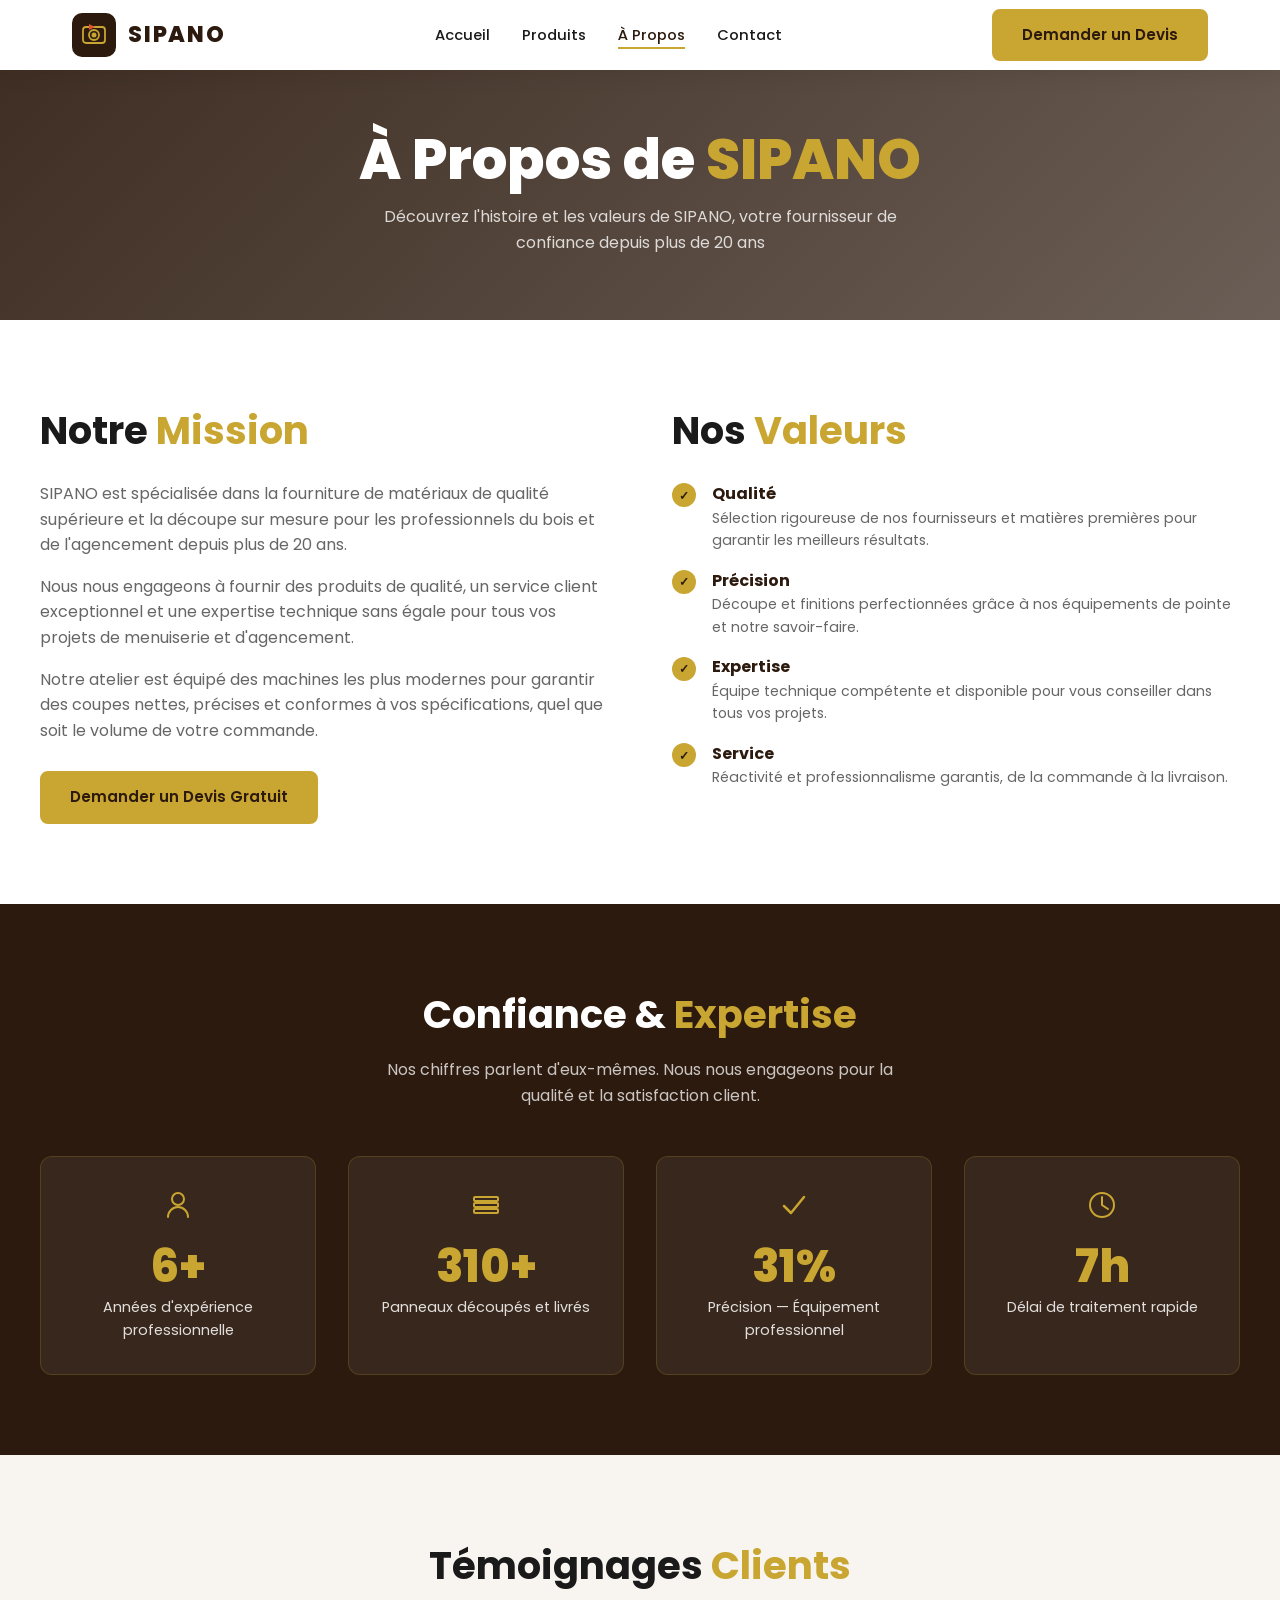
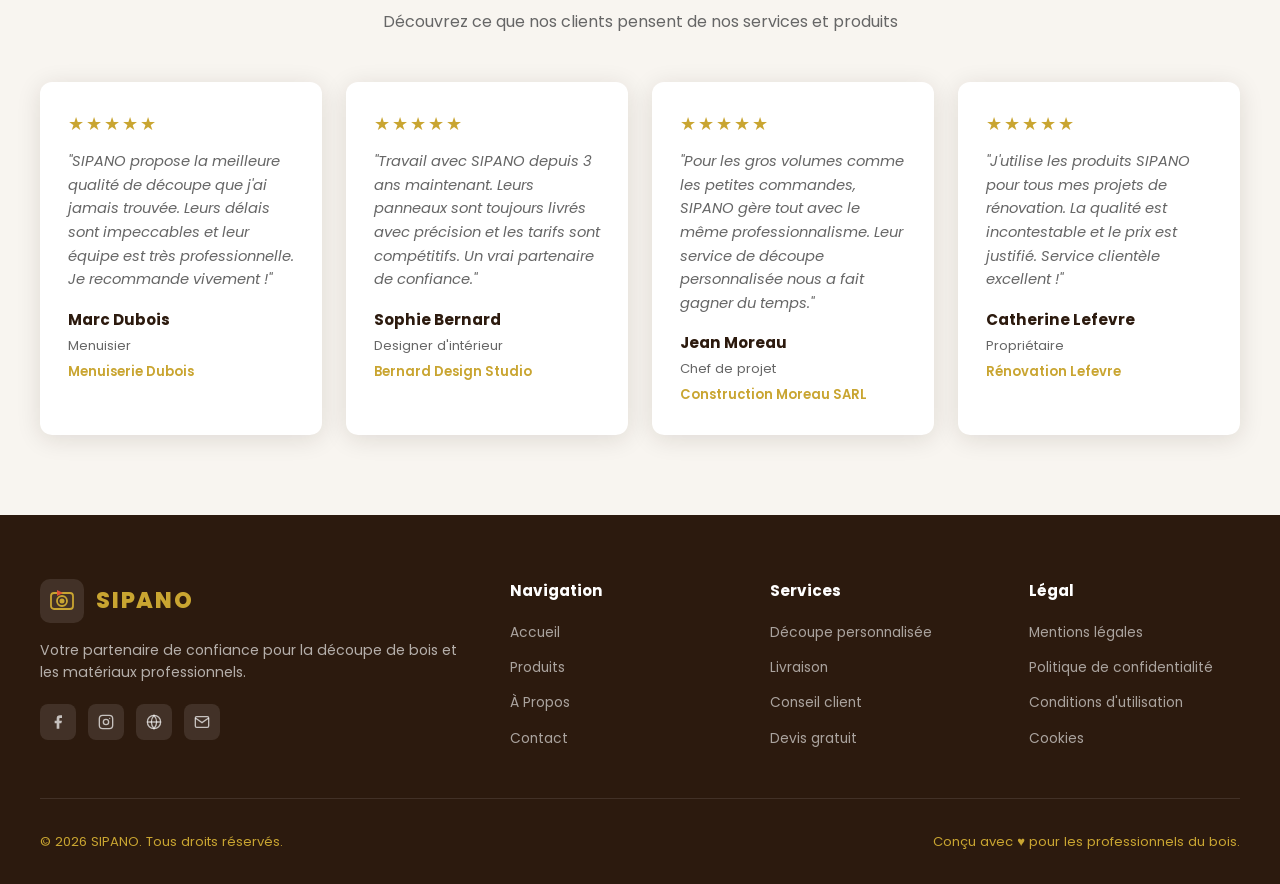
==== sipano/a-propos.html @ 4ec8ea3b "feat(sipano): create full SIPANO website - index.html: hero, best products, stats counters, testimon" ====
<!DOCTYPE html>
<html lang="fr">
<head>
  <meta charset="UTF-8" />
  <meta name="viewport" content="width=device-width, initial-scale=1.0" />
  <title>À Propos — SIPANO</title>
  <link rel="preconnect" href="https://fonts.googleapis.com" />
  <link href="https://fonts.googleapis.com/css2?family=Poppins:wght@400;500;600;700;800&display=swap" rel="stylesheet" />
  <link rel="stylesheet" href="css/style.css" />
</head>
<body>

<header>
  <nav>
    <a href="index.html" class="logo">
      <div class="logo-mark">
        <svg class="logo-icon" viewBox="0 0 26 26" fill="none"><rect x="2" y="5" width="22" height="16" rx="3" stroke="#C9A531" stroke-width="1.8"/><circle cx="13" cy="13" r="5" stroke="#C9A531" stroke-width="1.8"/><circle cx="13" cy="13" r="2.5" fill="#C9A531"/><polygon points="8,2 14,5 8,8" fill="#e05234"/></svg>
      </div>
      <span class="logo-text">SIPANO</span>
    </a>
    <ul class="nav-links">
      <li><a href="index.html">Accueil</a></li>
      <li><a href="produits.html">Produits</a></li>
      <li><a href="a-propos.html">À Propos</a></li>
      <li><a href="contact.html">Contact</a></li>
    </ul>
    <a href="contact.html#devis" class="btn btn-gold nav-cta">Demander un Devis</a>
    <button class="hamburger" aria-label="Menu"><span></span><span></span><span></span></button>
  </nav>
  <div class="mobile-nav">
    <a href="index.html">Accueil</a><a href="produits.html">Produits</a>
    <a href="a-propos.html">À Propos</a><a href="contact.html">Contact</a>
    <a href="contact.html#devis" class="btn btn-gold" style="margin-top:.5rem">Demander un Devis</a>
  </div>
</header>

<!-- HERO -->
<div class="page-hero">
  <h1>À Propos de <span class="gold">SIPANO</span></h1>
  <p>Découvrez l'histoire et les valeurs de SIPANO, votre fournisseur de confiance depuis plus de 20 ans</p>
</div>

<!-- MISSION & VALEURS -->
<section style="background:var(--white)">
  <div class="container">
    <div class="about-grid">
      <div class="fade-up">
        <h2 style="margin-bottom:1.25rem">Notre <span class="gold">Mission</span></h2>
        <p>SIPANO est spécialisée dans la fourniture de matériaux de qualité supérieure et la découpe sur mesure pour les professionnels du bois et de l'agencement depuis plus de 20 ans.</p>
        <p>Nous nous engageons à fournir des produits de qualité, un service client exceptionnel et une expertise technique sans égale pour tous vos projets de menuiserie et d'agencement.</p>
        <p>Notre atelier est équipé des machines les plus modernes pour garantir des coupes nettes, précises et conformes à vos spécifications, quel que soit le volume de votre commande.</p>
        <div style="margin-top:1.75rem">
          <a href="contact.html#devis" class="btn btn-gold">Demander un Devis Gratuit</a>
        </div>
      </div>
      <div class="fade-up">
        <h2 style="margin-bottom:1.25rem">Nos <span class="gold">Valeurs</span></h2>
        <div class="values-list">
          <div class="value-item">
            <div class="value-check">✓</div>
            <div>
              <strong>Qualité</strong>
              <p>Sélection rigoureuse de nos fournisseurs et matières premières pour garantir les meilleurs résultats.</p>
            </div>
          </div>
          <div class="value-item">
            <div class="value-check">✓</div>
            <div>
              <strong>Précision</strong>
              <p>Découpe et finitions perfectionnées grâce à nos équipements de pointe et notre savoir-faire.</p>
            </div>
          </div>
          <div class="value-item">
            <div class="value-check">✓</div>
            <div>
              <strong>Expertise</strong>
              <p>Équipe technique compétente et disponible pour vous conseiller dans tous vos projets.</p>
            </div>
          </div>
          <div class="value-item">
            <div class="value-check">✓</div>
            <div>
              <strong>Service</strong>
              <p>Réactivité et professionnalisme garantis, de la commande à la livraison.</p>
            </div>
          </div>
        </div>
      </div>
    </div>
  </div>
</section>

<!-- STATS -->
<section class="stats-section">
  <div class="container">
    <div class="section-header fade-up">
      <h2>Confiance &amp; <span class="gold">Expertise</span></h2>
      <p>Nos chiffres parlent d'eux-mêmes. Nous nous engageons pour la qualité et la satisfaction client.</p>
    </div>
    <div class="stats-grid">
      <div class="stat-card fade-up">
        <div class="stat-icon"><svg width="32" height="32" viewBox="0 0 32 32" fill="none"><circle cx="16" cy="10" r="6" stroke="currentColor" stroke-width="2"/><path d="M6 28c0-5.523 4.477-10 10-10s10 4.477 10 10" stroke="currentColor" stroke-width="2" stroke-linecap="round"/></svg></div>
        <div class="stat-number" data-target="20" data-suffix="+">0+</div>
        <div class="stat-label">Années d'expérience professionnelle</div>
      </div>
      <div class="stat-card fade-up">
        <div class="stat-icon"><svg width="32" height="32" viewBox="0 0 32 32" fill="none"><rect x="4" y="8" width="24" height="4" rx="1" stroke="currentColor" stroke-width="2"/><rect x="4" y="14" width="24" height="4" rx="1" stroke="currentColor" stroke-width="2"/><rect x="4" y="20" width="24" height="4" rx="1" stroke="currentColor" stroke-width="2"/></svg></div>
        <div class="stat-number" data-target="1000" data-suffix="+">0+</div>
        <div class="stat-label">Panneaux découpés et livrés</div>
      </div>
      <div class="stat-card fade-up">
        <div class="stat-icon"><svg width="32" height="32" viewBox="0 0 32 32" fill="none"><polyline points="6,17 13,24 26,8" stroke="currentColor" stroke-width="2.5" stroke-linecap="round" stroke-linejoin="round"/></svg></div>
        <div class="stat-number" data-target="100" data-suffix="%">0%</div>
        <div class="stat-label">Précision — Équipement professionnel</div>
      </div>
      <div class="stat-card fade-up">
        <div class="stat-icon"><svg width="32" height="32" viewBox="0 0 32 32" fill="none"><circle cx="16" cy="16" r="12" stroke="currentColor" stroke-width="2"/><polyline points="16,8 16,16 22,20" stroke="currentColor" stroke-width="2" stroke-linecap="round"/></svg></div>
        <div class="stat-number" data-target="24" data-suffix="h">0h</div>
        <div class="stat-label">Délai de traitement rapide</div>
      </div>
    </div>
  </div>
</section>

<!-- TÉMOIGNAGES -->
<section class="testimonials-section">
  <div class="container">
    <div class="section-header fade-up">
      <h2>Témoignages <span class="gold">Clients</span></h2>
      <p>Découvrez ce que nos clients pensent de nos services et produits</p>
    </div>
    <div class="testimonials-grid">
      <div class="testimonial-card fade-up">
        <div class="stars">★★★★★</div>
        <blockquote>"SIPANO propose la meilleure qualité de découpe que j'ai jamais trouvée. Leurs délais sont impeccables et leur équipe est très professionnelle. Je recommande vivement !"</blockquote>
        <div class="testimonial-author"><strong>Marc Dubois</strong><span>Menuisier</span><br><a href="#">Menuiserie Dubois</a></div>
      </div>
      <div class="testimonial-card fade-up">
        <div class="stars">★★★★★</div>
        <blockquote>"Travail avec SIPANO depuis 3 ans maintenant. Leurs panneaux sont toujours livrés avec précision et les tarifs sont compétitifs. Un vrai partenaire de confiance."</blockquote>
        <div class="testimonial-author"><strong>Sophie Bernard</strong><span>Designer d'intérieur</span><br><a href="#">Bernard Design Studio</a></div>
      </div>
      <div class="testimonial-card fade-up">
        <div class="stars">★★★★★</div>
        <blockquote>"Pour les gros volumes comme les petites commandes, SIPANO gère tout avec le même professionnalisme. Leur service de découpe personnalisée nous a fait gagner du temps."</blockquote>
        <div class="testimonial-author"><strong>Jean Moreau</strong><span>Chef de projet</span><br><a href="#">Construction Moreau SARL</a></div>
      </div>
      <div class="testimonial-card fade-up">
        <div class="stars">★★★★★</div>
        <blockquote>"J'utilise les produits SIPANO pour tous mes projets de rénovation. La qualité est incontestable et le prix est justifié. Service clientèle excellent !"</blockquote>
        <div class="testimonial-author"><strong>Catherine Lefevre</strong><span>Propriétaire</span><br><a href="#">Rénovation Lefevre</a></div>
      </div>
    </div>
  </div>
</section>

<!-- FOOTER -->
<footer>
  <div class="footer-grid">
    <div class="footer-brand">
      <a href="index.html" class="logo">
        <div class="logo-mark"><svg class="logo-icon" viewBox="0 0 26 26" fill="none"><rect x="2" y="5" width="22" height="16" rx="3" stroke="#C9A531" stroke-width="1.8"/><circle cx="13" cy="13" r="5" stroke="#C9A531" stroke-width="1.8"/><circle cx="13" cy="13" r="2.5" fill="#C9A531"/><polygon points="8,2 14,5 8,8" fill="#e05234"/></svg></div>
        <span class="logo-text">SIPANO</span>
      </a>
      <p>Votre partenaire de confiance pour la découpe de bois et les matériaux professionnels.</p>
      <div class="footer-social">
        <a href="#"><svg width="16" height="16" viewBox="0 0 24 24" fill="currentColor"><path d="M18 2h-3a5 5 0 00-5 5v3H7v4h3v8h4v-8h3l1-4h-4V7a1 1 0 011-1h3z"/></svg></a>
        <a href="#"><svg width="16" height="16" viewBox="0 0 24 24" fill="none" stroke="currentColor" stroke-width="2"><rect x="2" y="2" width="20" height="20" rx="5"/><circle cx="12" cy="12" r="4"/><circle cx="17.5" cy="6.5" r="1" fill="currentColor" stroke="none"/></svg></a>
        <a href="#"><svg width="16" height="16" viewBox="0 0 24 24" fill="none" stroke="currentColor" stroke-width="2"><circle cx="12" cy="12" r="10"/><line x1="2" y1="12" x2="22" y2="12"/><path d="M12 2a15.3 15.3 0 014 10 15.3 15.3 0 01-4 10 15.3 15.3 0 01-4-10 15.3 15.3 0 014-10z"/></svg></a>
        <a href="mailto:contact@sipano.fr"><svg width="16" height="16" viewBox="0 0 24 24" fill="none" stroke="currentColor" stroke-width="2"><path d="M4 4h16c1.1 0 2 .9 2 2v12c0 1.1-.9 2-2 2H4c-1.1 0-2-.9-2-2V6c0-1.1.9-2 2-2z"/><polyline points="22,6 12,13 2,6"/></svg></a>
      </div>
    </div>
    <div class="footer-col"><h4>Navigation</h4><ul><li><a href="index.html">Accueil</a></li><li><a href="produits.html">Produits</a></li><li><a href="a-propos.html">À Propos</a></li><li><a href="contact.html">Contact</a></li></ul></div>
    <div class="footer-col"><h4>Services</h4><ul><li><a href="contact.html#devis">Découpe personnalisée</a></li><li><a href="#">Livraison</a></li><li><a href="#">Conseil client</a></li><li><a href="contact.html#devis">Devis gratuit</a></li></ul></div>
    <div class="footer-col"><h4>Légal</h4><ul><li><a href="#">Mentions légales</a></li><li><a href="#">Politique de confidentialité</a></li><li><a href="#">Conditions d'utilisation</a></li><li><a href="#">Cookies</a></li></ul></div>
  </div>
  <div class="footer-bottom">
    <span>© 2026 SIPANO. Tous droits réservés.</span>
    <span>Conçu avec <span style="color:var(--gold)">♥</span> pour les professionnels du bois.</span>
  </div>
</footer>

<script src="js/main.js"></script>
</body>
</html>
---- sipano/css/style.css ----
/* ============================================================
   SIPANO — Feuille de style principale
   Couleurs : brun #2C1A0E | or #C9A531 | blanc #FFF | clair #F8F5F0
   ============================================================ */

:root {
  --brown:      #2C1A0E;
  --brown-mid:  #4A2E1A;
  --brown-light:#6B4226;
  --gold:       #C9A531;
  --gold-light: #E2BD55;
  --white:      #FFFFFF;
  --light:      #F8F5F0;
  --gray:       #E8E0D8;
  --text:       #1A1A1A;
  --text-muted: #666;
  --shadow:     0 4px 24px rgba(44,26,14,.12);
  --shadow-hover: 0 12px 40px rgba(44,26,14,.22);
  --radius:     12px;
  --transition: .3s ease;
}

*, *::before, *::after { box-sizing: border-box; margin: 0; padding: 0; }

html { scroll-behavior: smooth; font-size: 16px; }

body {
  font-family: 'Poppins', sans-serif;
  color: var(--text);
  background: var(--white);
  line-height: 1.6;
  overflow-x: hidden;
}

img { max-width: 100%; display: block; }
a  { text-decoration: none; color: inherit; }
ul { list-style: none; }

/* ── TYPOGRAPHY ─────────────────────────────────────────── */
h1 { font-size: clamp(2rem, 5vw, 3.5rem); font-weight: 800; line-height: 1.15; }
h2 { font-size: clamp(1.6rem, 3.5vw, 2.4rem); font-weight: 700; }
h3 { font-size: 1.15rem; font-weight: 600; }
p  { color: var(--text-muted); }

.gold { color: var(--gold); }

/* ── SCROLL ANIMATIONS ──────────────────────────────────── */
.fade-up {
  opacity: 0;
  transform: translateY(40px);
  transition: opacity .7s ease, transform .7s ease;
}
.fade-up.visible {
  opacity: 1;
  transform: translateY(0);
}
.fade-up:nth-child(2) { transition-delay: .1s; }
.fade-up:nth-child(3) { transition-delay: .2s; }
.fade-up:nth-child(4) { transition-delay: .3s; }
.fade-up:nth-child(5) { transition-delay: .4s; }

/* ── BUTTONS ────────────────────────────────────────────── */
.btn {
  display: inline-flex;
  align-items: center;
  gap: .5rem;
  padding: .75rem 1.75rem;
  border-radius: 8px;
  font-weight: 600;
  font-size: .95rem;
  cursor: pointer;
  border: 2px solid transparent;
  transition: all var(--transition);
  font-family: inherit;
}

.btn-gold {
  background: var(--gold);
  color: var(--brown);
  border-color: var(--gold);
}
.btn-gold:hover {
  background: var(--gold-light);
  border-color: var(--gold-light);
  transform: translateY(-2px);
  box-shadow: 0 6px 20px rgba(201,165,49,.4);
}

.btn-outline {
  background: transparent;
  color: var(--white);
  border-color: var(--white);
}
.btn-outline:hover {
  background: var(--white);
  color: var(--brown);
  transform: translateY(-2px);
}

.btn-outline-brown {
  background: transparent;
  color: var(--brown);
  border-color: var(--brown);
}
.btn-outline-brown:hover {
  background: var(--brown);
  color: var(--white);
  transform: translateY(-2px);
}

/* ── HEADER / NAV ───────────────────────────────────────── */
header {
  position: fixed;
  top: 0; left: 0; right: 0;
  z-index: 1000;
  background: var(--white);
  box-shadow: 0 2px 20px rgba(44,26,14,.1);
  transition: box-shadow var(--transition);
}

nav {
  max-width: 1200px;
  margin: 0 auto;
  padding: 0 2rem;
  height: 70px;
  display: flex;
  align-items: center;
  justify-content: space-between;
}

/* LOGO */
.logo {
  display: flex;
  align-items: center;
  gap: .75rem;
  flex-shrink: 0;
}

.logo-mark {
  background: var(--brown);
  border-radius: 10px;
  width: 44px;
  height: 44px;
  display: flex;
  align-items: center;
  justify-content: center;
  flex-shrink: 0;
}

.logo-icon {
  width: 26px;
  height: 26px;
}

.logo-text {
  font-size: 1.4rem;
  font-weight: 800;
  letter-spacing: .08em;
  color: var(--brown);
  font-family: 'Poppins', sans-serif;
}

/* NAV LINKS */
.nav-links {
  display: flex;
  gap: 2rem;
  align-items: center;
}
.nav-links a {
  font-weight: 500;
  font-size: .92rem;
  color: var(--text);
  position: relative;
  transition: color var(--transition);
}
.nav-links a::after {
  content: '';
  position: absolute;
  bottom: -4px; left: 0;
  width: 0; height: 2px;
  background: var(--gold);
  transition: width var(--transition);
}
.nav-links a:hover,
.nav-links a.active { color: var(--brown); }
.nav-links a:hover::after,
.nav-links a.active::after { width: 100%; }

.nav-cta { flex-shrink: 0; }

/* HAMBURGER */
.hamburger {
  display: none;
  flex-direction: column;
  gap: 5px;
  cursor: pointer;
  padding: 4px;
  background: none;
  border: none;
}
.hamburger span {
  display: block;
  width: 24px;
  height: 2px;
  background: var(--brown);
  border-radius: 2px;
  transition: all var(--transition);
}
.hamburger.open span:nth-child(1) { transform: rotate(45deg) translate(5px,5px); }
.hamburger.open span:nth-child(2) { opacity: 0; }
.hamburger.open span:nth-child(3) { transform: rotate(-45deg) translate(5px,-5px); }

.mobile-nav {
  display: none;
  flex-direction: column;
  background: var(--white);
  padding: 1.5rem 2rem;
  border-top: 1px solid var(--gray);
  gap: 1rem;
}
.mobile-nav.open { display: flex; }
.mobile-nav a {
  font-weight: 500;
  padding: .5rem 0;
  border-bottom: 1px solid var(--gray);
  color: var(--text);
}

/* ── HERO ───────────────────────────────────────────────── */
.hero {
  min-height: 100vh;
  background:
    linear-gradient(135deg, rgba(44,26,14,.88) 0%, rgba(44,26,14,.65) 60%, rgba(44,26,14,.4) 100%),
    url('https://images.unsplash.com/photo-1504148455328-c376907d081c?w=1600') center/cover no-repeat;
  display: flex;
  flex-direction: column;
  align-items: center;
  justify-content: center;
  text-align: center;
  padding: 8rem 2rem 4rem;
  position: relative;
}

.hero-content { max-width: 720px; }
.hero-content h1 { color: var(--white); margin-bottom: 1.25rem; }
.hero-content p  { color: rgba(255,255,255,.85); font-size: 1.1rem; max-width: 560px; margin: 0 auto 2rem; }

.hero-btns {
  display: flex;
  gap: 1rem;
  justify-content: center;
  flex-wrap: wrap;
}

.scroll-indicator {
  position: absolute;
  bottom: 2rem;
  left: 50%;
  transform: translateX(-50%);
  display: flex;
  flex-direction: column;
  align-items: center;
  gap: .5rem;
  color: rgba(255,255,255,.7);
  font-size: .8rem;
  letter-spacing: .1em;
  text-transform: uppercase;
}
.scroll-arrow {
  animation: bounce 1.8s infinite;
  font-size: 1.5rem;
  color: var(--gold);
}
@keyframes bounce {
  0%,100% { transform: translateY(0); }
  50%      { transform: translateY(8px); }
}

/* ── SECTIONS ───────────────────────────────────────────── */
section { padding: 5rem 2rem; }

.container { max-width: 1200px; margin: 0 auto; }

.section-header { text-align: center; margin-bottom: 3rem; }
.section-header p { max-width: 560px; margin: .75rem auto 0; font-size: 1rem; }

/* ── PRODUCT CARDS ──────────────────────────────────────── */
.products-grid {
  display: grid;
  grid-template-columns: repeat(auto-fill, minmax(240px, 1fr));
  gap: 1.5rem;
}

.product-card {
  background: var(--white);
  border-radius: var(--radius);
  overflow: hidden;
  box-shadow: var(--shadow);
  transition: transform var(--transition), box-shadow var(--transition);
  cursor: pointer;
}
.product-card:hover {
  transform: translateY(-6px);
  box-shadow: var(--shadow-hover);
}

.product-img {
  height: 180px;
  background: linear-gradient(135deg, var(--brown) 0%, var(--brown-mid) 60%, var(--brown-light) 100%);
  display: flex;
  align-items: center;
  justify-content: center;
  position: relative;
  overflow: hidden;
}
.product-img::after {
  content: '';
  position: absolute;
  inset: 0;
  background: linear-gradient(45deg, transparent 30%, rgba(201,165,49,.15) 100%);
}
.product-img svg { color: rgba(255,255,255,.3); width: 64px; height: 64px; }

.product-info { padding: 1.25rem; }
.product-info h3 { margin-bottom: .4rem; color: var(--brown); }
.product-info p  { font-size: .88rem; margin-bottom: 1rem; }
.product-info .btn { font-size: .83rem; padding: .55rem 1.2rem; }

/* ── STATS SECTION ──────────────────────────────────────── */
.stats-section {
  background: var(--brown);
  color: var(--white);
}
.stats-section .section-header h2 { color: var(--white); }
.stats-section .section-header p  { color: rgba(255,255,255,.75); }

.stats-grid {
  display: grid;
  grid-template-columns: repeat(auto-fit, minmax(200px, 1fr));
  gap: 2rem;
  margin-top: 3rem;
}

.stat-card {
  text-align: center;
  padding: 2rem 1.5rem;
  background: rgba(255,255,255,.06);
  border-radius: var(--radius);
  border: 1px solid rgba(201,165,49,.2);
  transition: background var(--transition), transform var(--transition);
}
.stat-card:hover {
  background: rgba(201,165,49,.12);
  transform: translateY(-4px);
}
.stat-icon { color: var(--gold); margin-bottom: 1rem; }
.stat-number {
  font-size: 2.8rem;
  font-weight: 800;
  color: var(--gold);
  line-height: 1;
}
.stat-label { color: rgba(255,255,255,.85); font-size: .9rem; margin-top: .4rem; }

/* ── TESTIMONIALS ───────────────────────────────────────── */
.testimonials-section { background: var(--light); }

.testimonials-grid {
  display: grid;
  grid-template-columns: repeat(auto-fit, minmax(280px, 1fr));
  gap: 1.5rem;
}

.testimonial-card {
  background: var(--white);
  border-radius: var(--radius);
  padding: 1.75rem;
  box-shadow: var(--shadow);
  transition: transform var(--transition), box-shadow var(--transition);
}
.testimonial-card:hover {
  transform: translateY(-4px);
  box-shadow: var(--shadow-hover);
}
.stars { color: var(--gold); font-size: 1.1rem; margin-bottom: .75rem; letter-spacing: 2px; }
.testimonial-card blockquote { font-size: .92rem; font-style: italic; color: var(--text-muted); margin-bottom: 1rem; }
.testimonial-author strong { display: block; color: var(--brown); font-size: .95rem; }
.testimonial-author span { font-size: .82rem; color: var(--text-muted); }
.testimonial-author a { color: var(--gold); font-size: .82rem; font-weight: 600; }

/* ── FOOTER ─────────────────────────────────────────────── */
footer {
  background: var(--brown);
  color: rgba(255,255,255,.8);
  padding: 4rem 2rem 2rem;
}
.footer-grid {
  max-width: 1200px;
  margin: 0 auto;
  display: grid;
  grid-template-columns: 2fr 1fr 1fr 1fr;
  gap: 3rem;
  padding-bottom: 3rem;
  border-bottom: 1px solid rgba(255,255,255,.1);
}
.footer-brand .logo { margin-bottom: 1rem; }
.footer-brand .logo-text { color: var(--gold); }
.footer-brand .logo-mark { background: rgba(255,255,255,.1); }
.footer-brand p { font-size: .88rem; color: rgba(255,255,255,.65); }
.footer-social { display: flex; gap: .75rem; margin-top: 1.25rem; }
.footer-social a {
  width: 36px; height: 36px;
  background: rgba(255,255,255,.1);
  border-radius: 8px;
  display: flex; align-items: center; justify-content: center;
  color: rgba(255,255,255,.7);
  font-size: .9rem;
  transition: background var(--transition), color var(--transition);
}
.footer-social a:hover { background: var(--gold); color: var(--brown); }

.footer-col h4 { color: var(--white); font-size: .95rem; margin-bottom: 1rem; }
.footer-col ul { display: flex; flex-direction: column; gap: .6rem; }
.footer-col a { font-size: .86rem; color: rgba(255,255,255,.6); transition: color var(--transition); }
.footer-col a:hover { color: var(--gold); }

.footer-bottom {
  max-width: 1200px;
  margin: 2rem auto 0;
  display: flex;
  justify-content: space-between;
  align-items: center;
  font-size: .82rem;
  color: rgba(255,255,255,.4);
  flex-wrap: wrap;
  gap: .5rem;
}
.footer-bottom span { color: var(--gold); }

/* ── HERO PAGES INTERNES ────────────────────────────────── */
.page-hero {
  background:
    linear-gradient(135deg, rgba(44,26,14,.92) 0%, rgba(44,26,14,.7) 100%),
    url('https://images.unsplash.com/photo-1504148455328-c376907d081c?w=1200') center/cover;
  padding: 8rem 2rem 4rem;
  text-align: center;
  color: var(--white);
}
.page-hero h1 { color: var(--white); margin-bottom: .75rem; }
.page-hero p  { color: rgba(255,255,255,.8); font-size: 1rem; max-width: 560px; margin: 0 auto; }

/* ── FILTER TABS ────────────────────────────────────────── */
.filter-tabs {
  display: flex;
  gap: .75rem;
  flex-wrap: wrap;
  margin-bottom: 2.5rem;
}
.filter-tab {
  padding: .6rem 1.4rem;
  border-radius: 30px;
  border: 2px solid var(--gray);
  background: var(--white);
  font-weight: 600;
  font-size: .88rem;
  cursor: pointer;
  transition: all var(--transition);
  font-family: inherit;
  color: var(--text);
}
.filter-tab:hover { border-color: var(--gold); color: var(--gold); }
.filter-tab.active { background: var(--gold); border-color: var(--gold); color: var(--brown); }

/* ── À PROPOS ───────────────────────────────────────────── */
.about-grid {
  display: grid;
  grid-template-columns: 1fr 1fr;
  gap: 4rem;
  align-items: start;
}
.about-grid p { margin-bottom: 1rem; }
.values-list { display: flex; flex-direction: column; gap: 1rem; }
.value-item { display: flex; gap: 1rem; align-items: flex-start; }
.value-check {
  width: 24px; height: 24px;
  background: var(--gold);
  border-radius: 50%;
  display: flex; align-items: center; justify-content: center;
  flex-shrink: 0;
  margin-top: .15rem;
  font-size: .75rem;
  color: var(--brown);
  font-weight: 800;
}
.value-item strong { display: block; color: var(--brown); }
.value-item p { font-size: .88rem; margin: 0; }

/* ── CONTACT ────────────────────────────────────────────── */
.info-cards {
  display: grid;
  grid-template-columns: repeat(auto-fit, minmax(200px, 1fr));
  gap: 1.5rem;
  margin-bottom: 3rem;
}
.info-card {
  background: var(--white);
  border-radius: var(--radius);
  padding: 1.75rem;
  box-shadow: var(--shadow);
  text-align: center;
  transition: transform var(--transition), box-shadow var(--transition);
}
.info-card:hover { transform: translateY(-4px); box-shadow: var(--shadow-hover); }
.info-icon {
  width: 48px; height: 48px;
  background: rgba(201,165,49,.1);
  border-radius: 12px;
  display: flex; align-items: center; justify-content: center;
  margin: 0 auto 1rem;
  color: var(--gold);
}
.info-card h3 { color: var(--brown); margin-bottom: .5rem; }
.info-card p { font-size: .88rem; }

.map-container {
  border-radius: var(--radius);
  overflow: hidden;
  box-shadow: var(--shadow);
  margin-bottom: 3rem;
  height: 380px;
}
.map-container iframe { width: 100%; height: 100%; border: 0; }

/* ── CONFIGURATEUR ──────────────────────────────────────── */
.configurateur {
  background: var(--light);
  border-radius: var(--radius);
  padding: 2.5rem;
  box-shadow: var(--shadow);
  max-width: 720px;
  margin: 0 auto;
}

.steps-indicator {
  display: flex;
  justify-content: center;
  gap: 0;
  margin-bottom: 2.5rem;
  position: relative;
}
.steps-indicator::before {
  content: '';
  position: absolute;
  top: 18px;
  left: 15%;
  right: 15%;
  height: 2px;
  background: var(--gray);
  z-index: 0;
}
.step-dot {
  display: flex;
  flex-direction: column;
  align-items: center;
  gap: .5rem;
  flex: 1;
  position: relative;
  z-index: 1;
}
.step-num {
  width: 36px; height: 36px;
  border-radius: 50%;
  background: var(--gray);
  color: var(--text-muted);
  font-weight: 700;
  font-size: .9rem;
  display: flex; align-items: center; justify-content: center;
  transition: all var(--transition);
}
.step-dot.active .step-num { background: var(--gold); color: var(--brown); }
.step-dot.done .step-num   { background: var(--brown); color: var(--white); }
.step-label { font-size: .78rem; color: var(--text-muted); }
.step-dot.active .step-label { color: var(--gold); font-weight: 600; }

.step-content { display: none; }
.step-content.active { display: block; animation: fadeIn .3s ease; }

@keyframes fadeIn { from { opacity:0; transform:translateY(10px); } to { opacity:1; transform:none; } }

.step-title { font-weight: 700; color: var(--brown); margin-bottom: 1.25rem; font-size: 1rem; }

.panel-grid {
  display: grid;
  grid-template-columns: 1fr 1fr;
  gap: .75rem;
  margin-bottom: 1.5rem;
}
.panel-option {
  padding: .85rem 1rem;
  border: 2px solid var(--gray);
  border-radius: 8px;
  cursor: pointer;
  font-weight: 500;
  font-size: .9rem;
  text-align: center;
  transition: all var(--transition);
  background: var(--white);
}
.panel-option:hover { border-color: var(--gold); color: var(--gold); }
.panel-option.selected { border-color: var(--gold); background: rgba(201,165,49,.1); color: var(--brown); font-weight: 700; }

.form-group { margin-bottom: 1.25rem; }
.form-group label { display: block; font-weight: 600; font-size: .88rem; color: var(--brown); margin-bottom: .4rem; }
.form-group input, .form-group select {
  width: 100%;
  padding: .75rem 1rem;
  border: 2px solid var(--gray);
  border-radius: 8px;
  font-family: inherit;
  font-size: .92rem;
  transition: border-color var(--transition);
  background: var(--white);
}
.form-group input:focus, .form-group select:focus {
  outline: none;
  border-color: var(--gold);
}
.form-row { display: grid; grid-template-columns: 1fr 1fr 1fr; gap: 1rem; }

.add-piece-btn {
  display: flex; align-items: center; gap: .5rem;
  background: none; border: 2px dashed var(--gold);
  color: var(--gold); font-weight: 600; font-size: .88rem;
  padding: .6rem 1.2rem; border-radius: 8px; cursor: pointer;
  margin-bottom: 1.5rem; font-family: inherit;
  transition: all var(--transition);
}
.add-piece-btn:hover { background: rgba(201,165,49,.1); }

.step-nav {
  display: flex;
  justify-content: space-between;
  margin-top: 1.5rem;
}

.summary-box {
  background: var(--white);
  border-radius: 8px;
  padding: 1.25rem;
  border: 1px solid var(--gray);
  margin-bottom: 1.5rem;
}
.summary-box h4 { color: var(--brown); margin-bottom: .75rem; }
.summary-row { display: flex; justify-content: space-between; padding: .4rem 0; border-bottom: 1px solid var(--gray); font-size: .88rem; }
.summary-row:last-child { border: none; }

/* ── RESPONSIVE ─────────────────────────────────────────── */
@media (max-width: 900px) {
  .footer-grid { grid-template-columns: 1fr 1fr; }
  .about-grid  { grid-template-columns: 1fr; gap: 2rem; }
}

@media (max-width: 640px) {
  .nav-links, .nav-cta { display: none; }
  .hamburger { display: flex; }
  .footer-grid { grid-template-columns: 1fr; gap: 2rem; }
  .panel-grid { grid-template-columns: 1fr; }
  .form-row   { grid-template-columns: 1fr; }
  .hero-btns  { flex-direction: column; align-items: center; }
  .stats-grid { grid-template-columns: 1fr 1fr; }
}

@media (max-width: 400px) {
  .stats-grid { grid-template-columns: 1fr; }
}
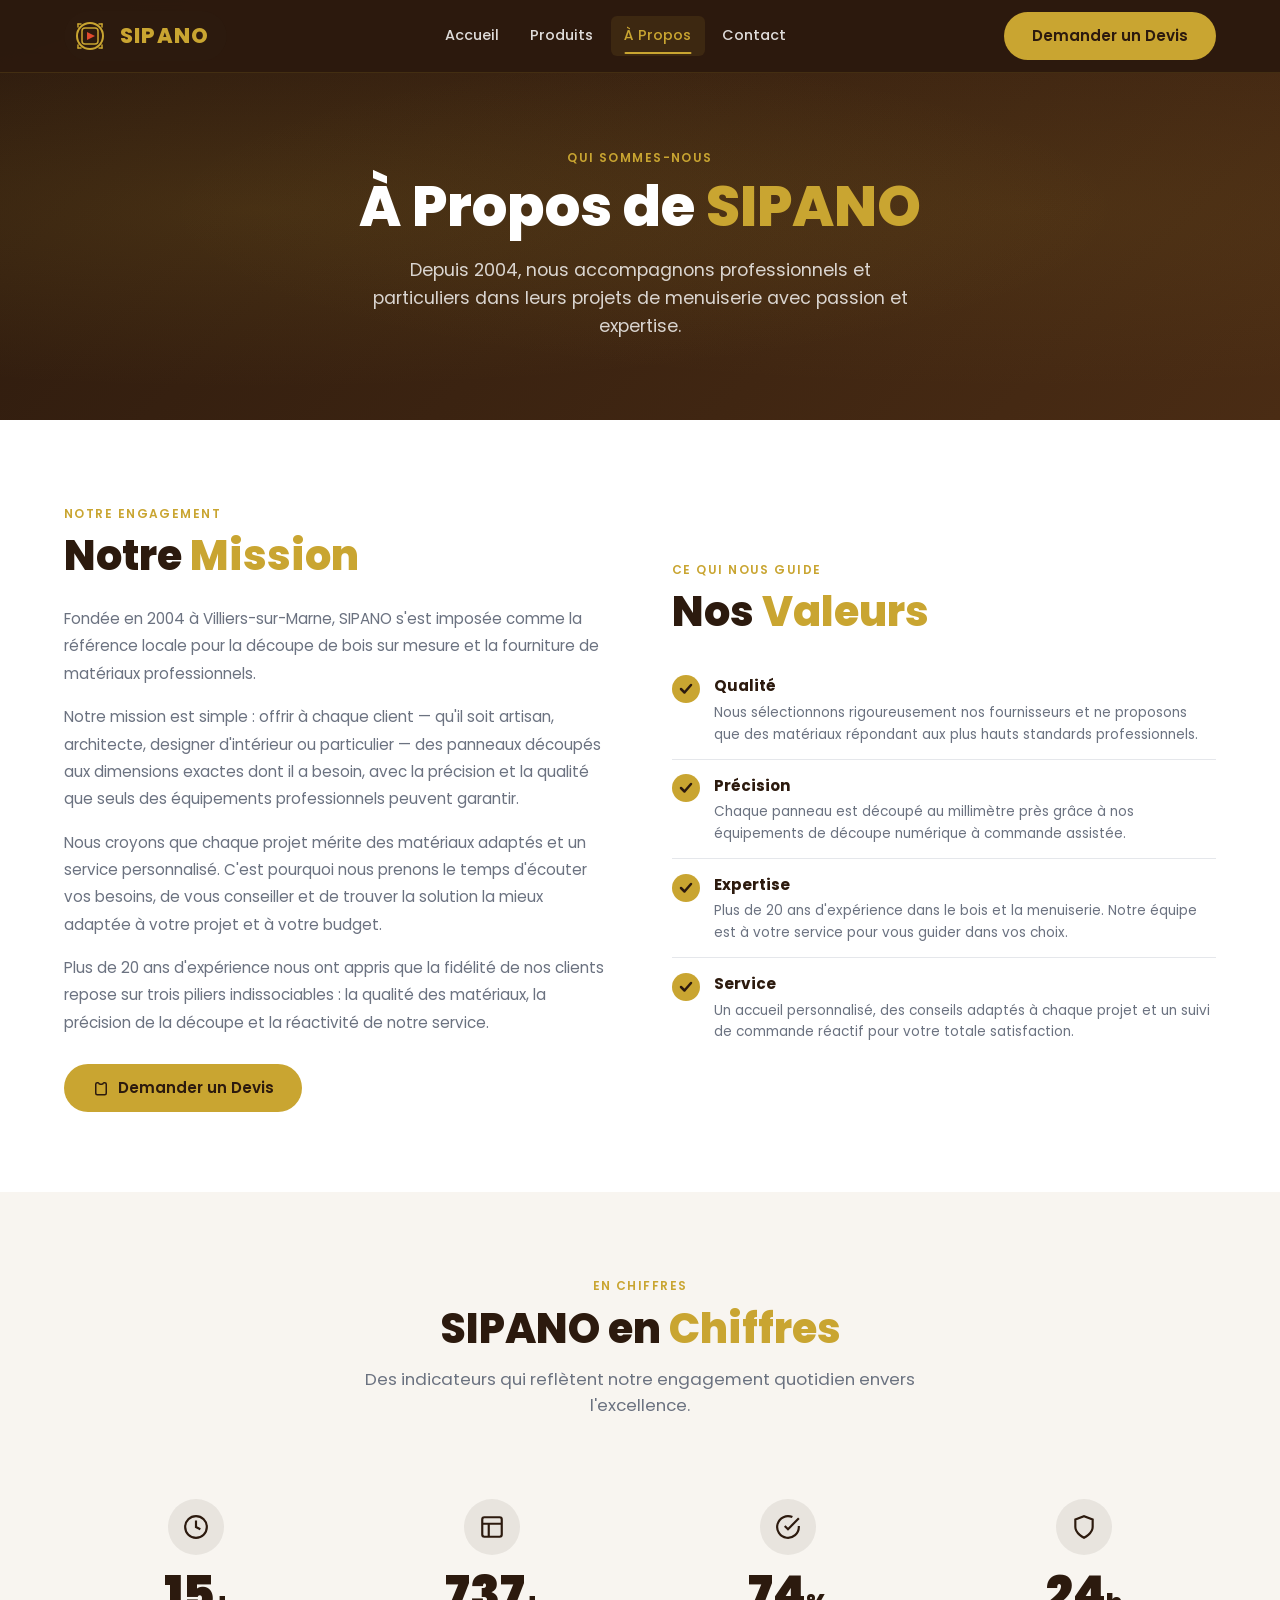
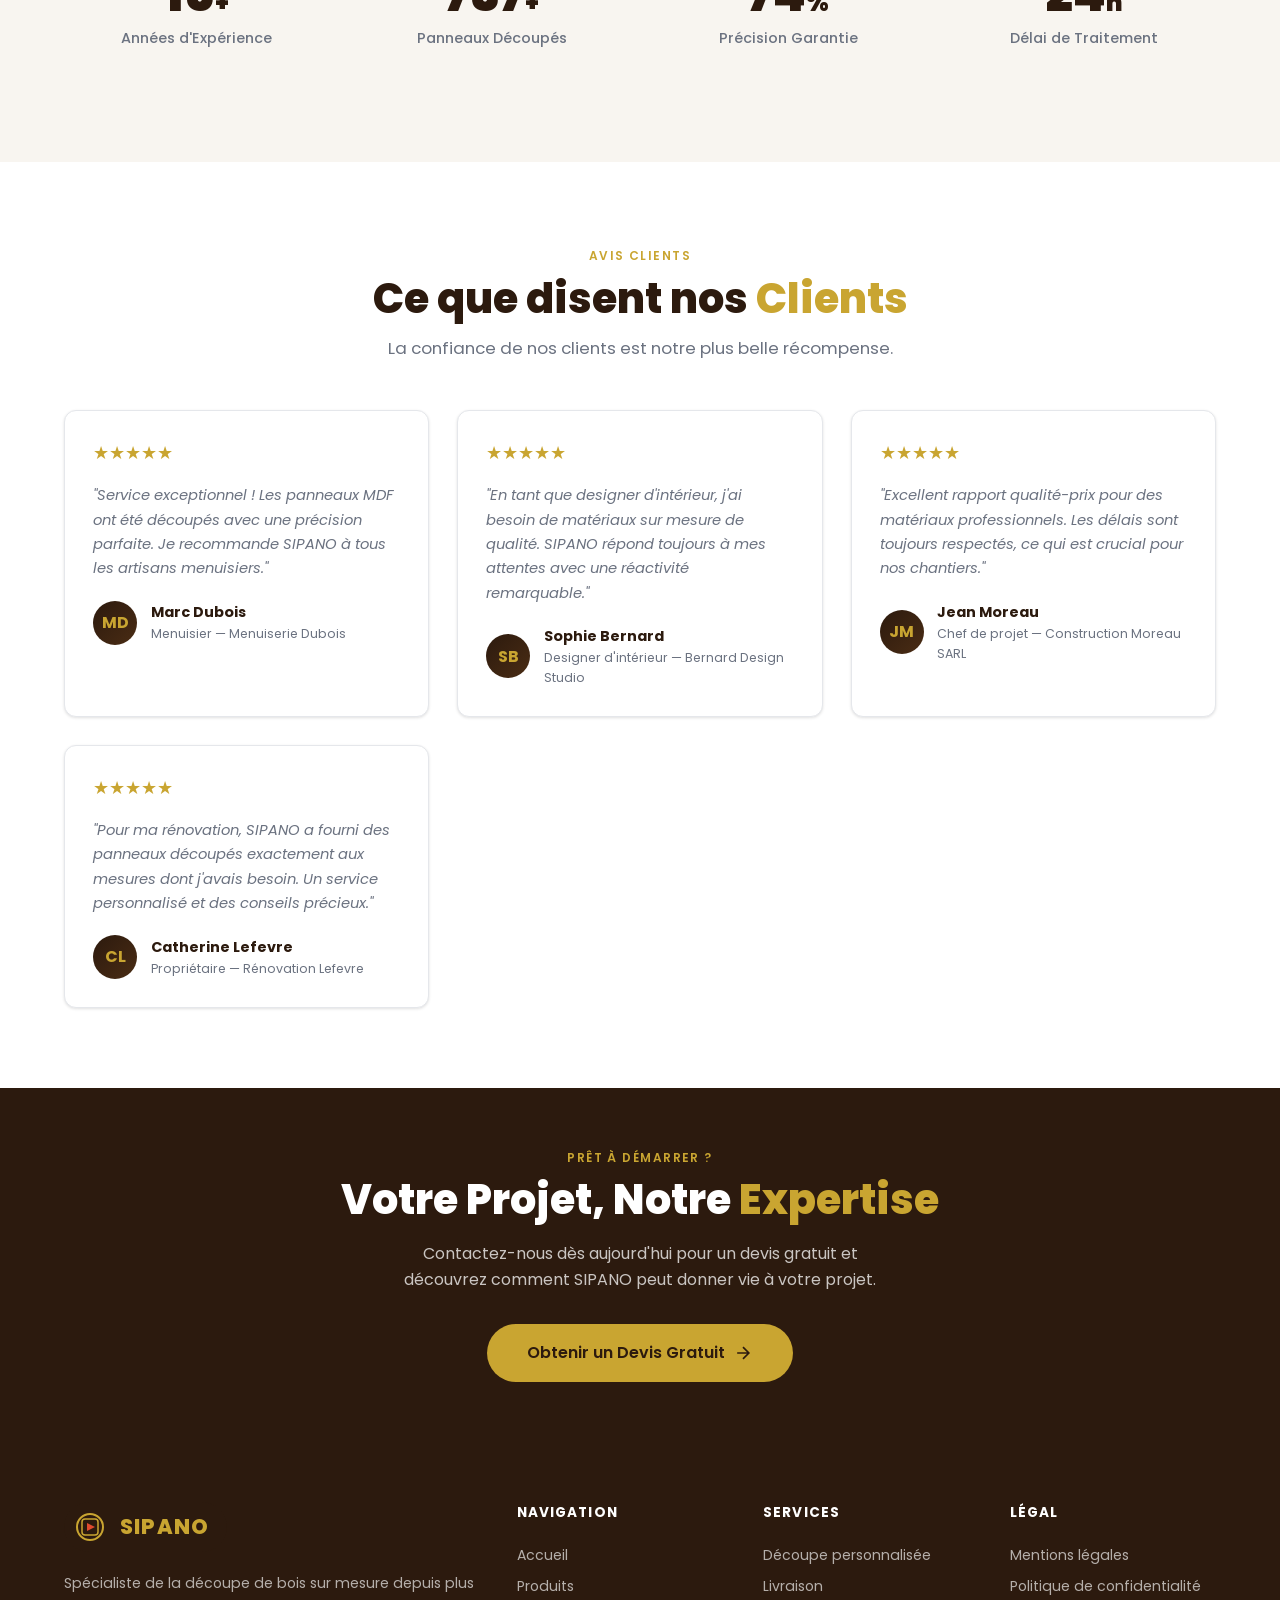
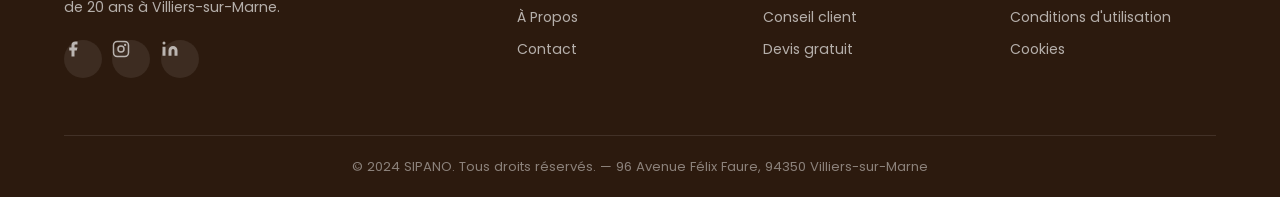
==== commit 4b98f145: "feat(sipano): upgrade all pages with improved markup, accessibility and JS - Refined HTML structure " ====
--- a/sipano/a-propos.html
+++ b/sipano/a-propos.html
@@ -1,182 +1,334 @@
 <!DOCTYPE html>
 <html lang="fr">
 <head>
-  <meta charset="UTF-8" />
-  <meta name="viewport" content="width=device-width, initial-scale=1.0" />
-  <title>À Propos — SIPANO</title>
-  <link rel="preconnect" href="https://fonts.googleapis.com" />
-  <link href="https://fonts.googleapis.com/css2?family=Poppins:wght@400;500;600;700;800&display=swap" rel="stylesheet" />
-  <link rel="stylesheet" href="css/style.css" />
+  <meta charset="UTF-8">
+  <meta name="viewport" content="width=device-width, initial-scale=1.0">
+  <title>À Propos — SIPANO | Notre Histoire &amp; Valeurs</title>
+  <meta name="description" content="Découvrez l'histoire de SIPANO, spécialiste de la découpe de bois sur mesure depuis 2004 à Villiers-sur-Marne. Notre mission, nos valeurs et notre expertise.">
+  <link rel="stylesheet" href="css/style.css">
 </head>
 <body>
 
-<header>
-  <nav>
-    <a href="index.html" class="logo">
-      <div class="logo-mark">
-        <svg class="logo-icon" viewBox="0 0 26 26" fill="none"><rect x="2" y="5" width="22" height="16" rx="3" stroke="#C9A531" stroke-width="1.8"/><circle cx="13" cy="13" r="5" stroke="#C9A531" stroke-width="1.8"/><circle cx="13" cy="13" r="2.5" fill="#C9A531"/><polygon points="8,2 14,5 8,8" fill="#e05234"/></svg>
-      </div>
-      <span class="logo-text">SIPANO</span>
+<!-- ============================================================
+     HEADER
+     ============================================================ -->
+<header class="site-header" role="banner">
+  <div class="container">
+    <div class="header-inner">
+      <a href="index.html" class="logo" aria-label="SIPANO — Accueil">
+        <svg class="logo__icon" viewBox="0 0 36 36" fill="none" xmlns="http://www.w3.org/2000/svg" aria-hidden="true">
+          <circle cx="18" cy="18" r="13" stroke="#C9A531" stroke-width="2"/>
+          <rect x="10" y="10" width="16" height="16" rx="3" stroke="#C9A531" stroke-width="1.5"/>
+          <polygon points="15,14 15,22 23,18" fill="#E04A2E"/>
+          <line x1="6" y1="6" x2="9" y2="6" stroke="#C9A531" stroke-width="1.5" stroke-linecap="round"/>
+          <line x1="6" y1="6" x2="6" y2="9" stroke="#C9A531" stroke-width="1.5" stroke-linecap="round"/>
+          <line x1="30" y1="6" x2="27" y2="6" stroke="#C9A531" stroke-width="1.5" stroke-linecap="round"/>
+          <line x1="30" y1="6" x2="30" y2="9" stroke="#C9A531" stroke-width="1.5" stroke-linecap="round"/>
+          <line x1="6" y1="30" x2="9" y2="30" stroke="#C9A531" stroke-width="1.5" stroke-linecap="round"/>
+          <line x1="6" y1="30" x2="6" y2="27" stroke="#C9A531" stroke-width="1.5" stroke-linecap="round"/>
+          <line x1="30" y1="30" x2="27" y2="30" stroke="#C9A531" stroke-width="1.5" stroke-linecap="round"/>
+          <line x1="30" y1="30" x2="30" y2="27" stroke="#C9A531" stroke-width="1.5" stroke-linecap="round"/>
+        </svg>
+        <span class="logo__text">SIPANO</span>
+      </a>
+      <nav class="main-nav" aria-label="Navigation principale">
+        <a href="index.html">Accueil</a>
+        <a href="produits.html">Produits</a>
+        <a href="a-propos.html" class="active">À Propos</a>
+        <a href="contact.html">Contact</a>
+      </nav>
+      <a href="contact.html" class="btn btn-gold header-cta">Demander un Devis</a>
+      <button class="hamburger" aria-label="Menu" aria-expanded="false">
+        <span></span><span></span><span></span>
+      </button>
+    </div>
+  </div>
+</header>
+
+<nav class="mobile-nav" aria-label="Navigation mobile">
+  <a href="index.html">Accueil</a>
+  <a href="produits.html">Produits</a>
+  <a href="a-propos.html" class="active">À Propos</a>
+  <a href="contact.html">Contact</a>
+  <a href="contact.html" class="btn btn-gold">Demander un Devis</a>
+</nav>
+
+<!-- ============================================================
+     PAGE HERO
+     ============================================================ -->
+<section class="page-hero" aria-label="À Propos de SIPANO">
+  <div class="container">
+    <span class="section-label">Qui Sommes-Nous</span>
+    <h1>À Propos de <span class="gold">SIPANO</span></h1>
+    <p>Depuis 2004, nous accompagnons professionnels et particuliers dans leurs projets de menuiserie avec passion et expertise.</p>
+  </div>
+</section>
+
+<!-- ============================================================
+     MISSION & VALEURS
+     ============================================================ -->
+<section class="section" id="mission">
+  <div class="container">
+    <div class="mission-grid">
+
+      <!-- Notre Mission -->
+      <div class="mission-text fade-in-up">
+        <span class="section-label">Notre Engagement</span>
+        <h2 class="section-title">Notre <span class="gold">Mission</span></h2>
+        <div style="margin-top:1.5rem;">
+          <p>Fondée en 2004 à Villiers-sur-Marne, SIPANO s'est imposée comme la référence locale pour la découpe de bois sur mesure et la fourniture de matériaux professionnels.</p>
+          <p>Notre mission est simple : offrir à chaque client — qu'il soit artisan, architecte, designer d'intérieur ou particulier — des panneaux découpés aux dimensions exactes dont il a besoin, avec la précision et la qualité que seuls des équipements professionnels peuvent garantir.</p>
+          <p>Nous croyons que chaque projet mérite des matériaux adaptés et un service personnalisé. C'est pourquoi nous prenons le temps d'écouter vos besoins, de vous conseiller et de trouver la solution la mieux adaptée à votre projet et à votre budget.</p>
+          <p>Plus de 20 ans d'expérience nous ont appris que la fidélité de nos clients repose sur trois piliers indissociables : la qualité des matériaux, la précision de la découpe et la réactivité de notre service.</p>
+        </div>
+        <div style="margin-top:1.75rem;">
+          <a href="contact.html" class="btn btn-gold">
+            <svg width="18" height="18" viewBox="0 0 24 24" fill="none" stroke="currentColor" stroke-width="2" aria-hidden="true"><path d="M9 5H7a2 2 0 00-2 2v12a2 2 0 002 2h10a2 2 0 002-2V7a2 2 0 00-2-2h-2M9 5a2 2 0 002 2h2a2 2 0 002-2"/></svg>
+            Demander un Devis
+          </a>
+        </div>
+      </div>
+
+      <!-- Nos Valeurs -->
+      <div class="fade-in-up">
+        <span class="section-label">Ce Qui Nous Guide</span>
+        <h2 class="section-title">Nos <span class="gold">Valeurs</span></h2>
+
+        <div class="values-list" style="margin-top:1.5rem;">
+
+          <div class="value-item">
+            <div class="value-check" aria-hidden="true">
+              <svg viewBox="0 0 14 14" fill="none" width="14" height="14">
+                <path d="M2 7l3.5 3.5L12 3" stroke="#2C1A0E" stroke-width="2.5" stroke-linecap="round" stroke-linejoin="round"/>
+              </svg>
+            </div>
+            <div>
+              <h4>Qualité</h4>
+              <p>Nous sélectionnons rigoureusement nos fournisseurs et ne proposons que des matériaux répondant aux plus hauts standards professionnels.</p>
+            </div>
+          </div>
+
+          <div class="value-item">
+            <div class="value-check" aria-hidden="true">
+              <svg viewBox="0 0 14 14" fill="none" width="14" height="14">
+                <path d="M2 7l3.5 3.5L12 3" stroke="#2C1A0E" stroke-width="2.5" stroke-linecap="round" stroke-linejoin="round"/>
+              </svg>
+            </div>
+            <div>
+              <h4>Précision</h4>
+              <p>Chaque panneau est découpé au millimètre près grâce à nos équipements de découpe numérique à commande assistée.</p>
+            </div>
+          </div>
+
+          <div class="value-item">
+            <div class="value-check" aria-hidden="true">
+              <svg viewBox="0 0 14 14" fill="none" width="14" height="14">
+                <path d="M2 7l3.5 3.5L12 3" stroke="#2C1A0E" stroke-width="2.5" stroke-linecap="round" stroke-linejoin="round"/>
+              </svg>
+            </div>
+            <div>
+              <h4>Expertise</h4>
+              <p>Plus de 20 ans d'expérience dans le bois et la menuiserie. Notre équipe est à votre service pour vous guider dans vos choix.</p>
+            </div>
+          </div>
+
+          <div class="value-item">
+            <div class="value-check" aria-hidden="true">
+              <svg viewBox="0 0 14 14" fill="none" width="14" height="14">
+                <path d="M2 7l3.5 3.5L12 3" stroke="#2C1A0E" stroke-width="2.5" stroke-linecap="round" stroke-linejoin="round"/>
+              </svg>
+            </div>
+            <div>
+              <h4>Service</h4>
+              <p>Un accueil personnalisé, des conseils adaptés à chaque projet et un suivi de commande réactif pour votre totale satisfaction.</p>
+            </div>
+          </div>
+
+        </div>
+      </div>
+
+    </div>
+  </div>
+</section>
+
+<!-- ============================================================
+     STATS
+     ============================================================ -->
+<section class="section section--light" id="chiffres">
+  <div class="container">
+    <div class="section-header section-header--center fade-in-up">
+      <span class="section-label">En Chiffres</span>
+      <h2 class="section-title">SIPANO en <span class="gold">Chiffres</span></h2>
+      <p class="section-subtitle">Des indicateurs qui reflètent notre engagement quotidien envers l'excellence.</p>
+    </div>
+
+    <div class="stats-grid stats-grid--light">
+
+      <div class="stat-card fade-in-up">
+        <div class="stat-card__icon">
+          <svg width="26" height="26" viewBox="0 0 24 24" fill="none" stroke="#2C1A0E" stroke-width="2" aria-hidden="true"><circle cx="12" cy="12" r="10"/><path d="M12 6v6l4 2"/></svg>
+        </div>
+        <div class="stat-card__value"><span data-counter="20">0</span><span class="stat-card__suffix">+</span></div>
+        <div class="stat-card__label">Années d'Expérience</div>
+      </div>
+
+      <div class="stat-card fade-in-up">
+        <div class="stat-card__icon">
+          <svg width="26" height="26" viewBox="0 0 24 24" fill="none" stroke="#2C1A0E" stroke-width="2" aria-hidden="true"><rect x="3" y="3" width="18" height="18" rx="2"/><path d="M3 9h18M9 21V9"/></svg>
+        </div>
+        <div class="stat-card__value"><span data-counter="1000">0</span><span class="stat-card__suffix">+</span></div>
+        <div class="stat-card__label">Panneaux Découpés</div>
+      </div>
+
+      <div class="stat-card fade-in-up">
+        <div class="stat-card__icon">
+          <svg width="26" height="26" viewBox="0 0 24 24" fill="none" stroke="#2C1A0E" stroke-width="2" aria-hidden="true"><path d="M22 11.08V12a10 10 0 11-5.93-9.14"/><polyline points="22 4 12 14.01 9 11.01"/></svg>
+        </div>
+        <div class="stat-card__value"><span data-counter="100">0</span><span class="stat-card__suffix">%</span></div>
+        <div class="stat-card__label">Précision Garantie</div>
+      </div>
+
+      <div class="stat-card fade-in-up">
+        <div class="stat-card__icon">
+          <svg width="26" height="26" viewBox="0 0 24 24" fill="none" stroke="#2C1A0E" stroke-width="2" aria-hidden="true"><path d="M12 22s8-4 8-10V5l-8-3-8 3v7c0 6 8 10 8 10z"/></svg>
+        </div>
+        <div class="stat-card__value">24<span class="stat-card__suffix">h</span></div>
+        <div class="stat-card__label">Délai de Traitement</div>
+      </div>
+
+    </div>
+  </div>
+</section>
+
+<!-- ============================================================
+     TÉMOIGNAGES
+     ============================================================ -->
+<section class="section" id="temoignages">
+  <div class="container">
+    <div class="section-header section-header--center fade-in-up">
+      <span class="section-label">Avis Clients</span>
+      <h2 class="section-title">Ce que disent nos <span class="gold">Clients</span></h2>
+      <p class="section-subtitle">La confiance de nos clients est notre plus belle récompense.</p>
+    </div>
+
+    <div class="testimonials-grid">
+
+      <article class="testimonial-card fade-in-up">
+        <div class="testimonial-card__stars" aria-label="5 étoiles">★★★★★</div>
+        <p class="testimonial-card__text">"Service exceptionnel ! Les panneaux MDF ont été découpés avec une précision parfaite. Je recommande SIPANO à tous les artisans menuisiers."</p>
+        <div class="testimonial-card__author">
+          <div class="testimonial-card__avatar" aria-hidden="true">MD</div>
+          <div>
+            <div class="testimonial-card__name">Marc Dubois</div>
+            <div class="testimonial-card__role">Menuisier — Menuiserie Dubois</div>
+          </div>
+        </div>
+      </article>
+
+      <article class="testimonial-card fade-in-up">
+        <div class="testimonial-card__stars" aria-label="5 étoiles">★★★★★</div>
+        <p class="testimonial-card__text">"En tant que designer d'intérieur, j'ai besoin de matériaux sur mesure de qualité. SIPANO répond toujours à mes attentes avec une réactivité remarquable."</p>
+        <div class="testimonial-card__author">
+          <div class="testimonial-card__avatar" aria-hidden="true">SB</div>
+          <div>
+            <div class="testimonial-card__name">Sophie Bernard</div>
+            <div class="testimonial-card__role">Designer d'intérieur — Bernard Design Studio</div>
+          </div>
+        </div>
+      </article>
+
+      <article class="testimonial-card fade-in-up">
+        <div class="testimonial-card__stars" aria-label="5 étoiles">★★★★★</div>
+        <p class="testimonial-card__text">"Excellent rapport qualité-prix pour des matériaux professionnels. Les délais sont toujours respectés, ce qui est crucial pour nos chantiers."</p>
+        <div class="testimonial-card__author">
+          <div class="testimonial-card__avatar" aria-hidden="true">JM</div>
+          <div>
+            <div class="testimonial-card__name">Jean Moreau</div>
+            <div class="testimonial-card__role">Chef de projet — Construction Moreau SARL</div>
+          </div>
+        </div>
+      </article>
+
+      <article class="testimonial-card fade-in-up">
+        <div class="testimonial-card__stars" aria-label="5 étoiles">★★★★★</div>
+        <p class="testimonial-card__text">"Pour ma rénovation, SIPANO a fourni des panneaux découpés exactement aux mesures dont j'avais besoin. Un service personnalisé et des conseils précieux."</p>
+        <div class="testimonial-card__author">
+          <div class="testimonial-card__avatar" aria-hidden="true">CL</div>
+          <div>
+            <div class="testimonial-card__name">Catherine Lefevre</div>
+            <div class="testimonial-card__role">Propriétaire — Rénovation Lefevre</div>
+          </div>
+        </div>
+      </article>
+
+    </div>
+  </div>
+</section>
+
+<!-- ============================================================
+     CTA BAND
+     ============================================================ -->
+<section class="section section--dark" style="padding:3.5rem 0;" aria-label="Appel à l'action">
+  <div class="container" style="text-align:center;">
+    <span class="section-label">Prêt à Démarrer ?</span>
+    <h2 class="section-title" style="color:#fff; margin-bottom:1rem;">Votre Projet, Notre <span class="gold">Expertise</span></h2>
+    <p style="color:rgba(255,255,255,.75); margin-bottom:2rem; max-width:500px; margin-left:auto; margin-right:auto;">Contactez-nous dès aujourd'hui pour un devis gratuit et découvrez comment SIPANO peut donner vie à votre projet.</p>
+    <a href="contact.html" class="btn btn-gold" style="font-size:1rem; padding:1rem 2.5rem;">
+      Obtenir un Devis Gratuit
+      <svg width="20" height="20" viewBox="0 0 24 24" fill="none" stroke="currentColor" stroke-width="2" aria-hidden="true"><path d="M5 12h14M12 5l7 7-7 7"/></svg>
     </a>
-    <ul class="nav-links">
-      <li><a href="index.html">Accueil</a></li>
-      <li><a href="produits.html">Produits</a></li>
-      <li><a href="a-propos.html">À Propos</a></li>
-      <li><a href="contact.html">Contact</a></li>
-    </ul>
-    <a href="contact.html#devis" class="btn btn-gold nav-cta">Demander un Devis</a>
-    <button class="hamburger" aria-label="Menu"><span></span><span></span><span></span></button>
-  </nav>
-  <div class="mobile-nav">
-    <a href="index.html">Accueil</a><a href="produits.html">Produits</a>
-    <a href="a-propos.html">À Propos</a><a href="contact.html">Contact</a>
-    <a href="contact.html#devis" class="btn btn-gold" style="margin-top:.5rem">Demander un Devis</a>
-  </div>
-</header>
-
-<!-- HERO -->
-<div class="page-hero">
-  <h1>À Propos de <span class="gold">SIPANO</span></h1>
-  <p>Découvrez l'histoire et les valeurs de SIPANO, votre fournisseur de confiance depuis plus de 20 ans</p>
-</div>
-
-<!-- MISSION & VALEURS -->
-<section style="background:var(--white)">
-  <div class="container">
-    <div class="about-grid">
-      <div class="fade-up">
-        <h2 style="margin-bottom:1.25rem">Notre <span class="gold">Mission</span></h2>
-        <p>SIPANO est spécialisée dans la fourniture de matériaux de qualité supérieure et la découpe sur mesure pour les professionnels du bois et de l'agencement depuis plus de 20 ans.</p>
-        <p>Nous nous engageons à fournir des produits de qualité, un service client exceptionnel et une expertise technique sans égale pour tous vos projets de menuiserie et d'agencement.</p>
-        <p>Notre atelier est équipé des machines les plus modernes pour garantir des coupes nettes, précises et conformes à vos spécifications, quel que soit le volume de votre commande.</p>
-        <div style="margin-top:1.75rem">
-          <a href="contact.html#devis" class="btn btn-gold">Demander un Devis Gratuit</a>
-        </div>
-      </div>
-      <div class="fade-up">
-        <h2 style="margin-bottom:1.25rem">Nos <span class="gold">Valeurs</span></h2>
-        <div class="values-list">
-          <div class="value-item">
-            <div class="value-check">✓</div>
-            <div>
-              <strong>Qualité</strong>
-              <p>Sélection rigoureuse de nos fournisseurs et matières premières pour garantir les meilleurs résultats.</p>
-            </div>
-          </div>
-          <div class="value-item">
-            <div class="value-check">✓</div>
-            <div>
-              <strong>Précision</strong>
-              <p>Découpe et finitions perfectionnées grâce à nos équipements de pointe et notre savoir-faire.</p>
-            </div>
-          </div>
-          <div class="value-item">
-            <div class="value-check">✓</div>
-            <div>
-              <strong>Expertise</strong>
-              <p>Équipe technique compétente et disponible pour vous conseiller dans tous vos projets.</p>
-            </div>
-          </div>
-          <div class="value-item">
-            <div class="value-check">✓</div>
-            <div>
-              <strong>Service</strong>
-              <p>Réactivité et professionnalisme garantis, de la commande à la livraison.</p>
-            </div>
-          </div>
-        </div>
-      </div>
-    </div>
-  </div>
-</section>
-
-<!-- STATS -->
-<section class="stats-section">
-  <div class="container">
-    <div class="section-header fade-up">
-      <h2>Confiance &amp; <span class="gold">Expertise</span></h2>
-      <p>Nos chiffres parlent d'eux-mêmes. Nous nous engageons pour la qualité et la satisfaction client.</p>
-    </div>
-    <div class="stats-grid">
-      <div class="stat-card fade-up">
-        <div class="stat-icon"><svg width="32" height="32" viewBox="0 0 32 32" fill="none"><circle cx="16" cy="10" r="6" stroke="currentColor" stroke-width="2"/><path d="M6 28c0-5.523 4.477-10 10-10s10 4.477 10 10" stroke="currentColor" stroke-width="2" stroke-linecap="round"/></svg></div>
-        <div class="stat-number" data-target="20" data-suffix="+">0+</div>
-        <div class="stat-label">Années d'expérience professionnelle</div>
-      </div>
-      <div class="stat-card fade-up">
-        <div class="stat-icon"><svg width="32" height="32" viewBox="0 0 32 32" fill="none"><rect x="4" y="8" width="24" height="4" rx="1" stroke="currentColor" stroke-width="2"/><rect x="4" y="14" width="24" height="4" rx="1" stroke="currentColor" stroke-width="2"/><rect x="4" y="20" width="24" height="4" rx="1" stroke="currentColor" stroke-width="2"/></svg></div>
-        <div class="stat-number" data-target="1000" data-suffix="+">0+</div>
-        <div class="stat-label">Panneaux découpés et livrés</div>
-      </div>
-      <div class="stat-card fade-up">
-        <div class="stat-icon"><svg width="32" height="32" viewBox="0 0 32 32" fill="none"><polyline points="6,17 13,24 26,8" stroke="currentColor" stroke-width="2.5" stroke-linecap="round" stroke-linejoin="round"/></svg></div>
-        <div class="stat-number" data-target="100" data-suffix="%">0%</div>
-        <div class="stat-label">Précision — Équipement professionnel</div>
-      </div>
-      <div class="stat-card fade-up">
-        <div class="stat-icon"><svg width="32" height="32" viewBox="0 0 32 32" fill="none"><circle cx="16" cy="16" r="12" stroke="currentColor" stroke-width="2"/><polyline points="16,8 16,16 22,20" stroke="currentColor" stroke-width="2" stroke-linecap="round"/></svg></div>
-        <div class="stat-number" data-target="24" data-suffix="h">0h</div>
-        <div class="stat-label">Délai de traitement rapide</div>
-      </div>
-    </div>
-  </div>
-</section>
-
-<!-- TÉMOIGNAGES -->
-<section class="testimonials-section">
-  <div class="container">
-    <div class="section-header fade-up">
-      <h2>Témoignages <span class="gold">Clients</span></h2>
-      <p>Découvrez ce que nos clients pensent de nos services et produits</p>
-    </div>
-    <div class="testimonials-grid">
-      <div class="testimonial-card fade-up">
-        <div class="stars">★★★★★</div>
-        <blockquote>"SIPANO propose la meilleure qualité de découpe que j'ai jamais trouvée. Leurs délais sont impeccables et leur équipe est très professionnelle. Je recommande vivement !"</blockquote>
-        <div class="testimonial-author"><strong>Marc Dubois</strong><span>Menuisier</span><br><a href="#">Menuiserie Dubois</a></div>
-      </div>
-      <div class="testimonial-card fade-up">
-        <div class="stars">★★★★★</div>
-        <blockquote>"Travail avec SIPANO depuis 3 ans maintenant. Leurs panneaux sont toujours livrés avec précision et les tarifs sont compétitifs. Un vrai partenaire de confiance."</blockquote>
-        <div class="testimonial-author"><strong>Sophie Bernard</strong><span>Designer d'intérieur</span><br><a href="#">Bernard Design Studio</a></div>
-      </div>
-      <div class="testimonial-card fade-up">
-        <div class="stars">★★★★★</div>
-        <blockquote>"Pour les gros volumes comme les petites commandes, SIPANO gère tout avec le même professionnalisme. Leur service de découpe personnalisée nous a fait gagner du temps."</blockquote>
-        <div class="testimonial-author"><strong>Jean Moreau</strong><span>Chef de projet</span><br><a href="#">Construction Moreau SARL</a></div>
-      </div>
-      <div class="testimonial-card fade-up">
-        <div class="stars">★★★★★</div>
-        <blockquote>"J'utilise les produits SIPANO pour tous mes projets de rénovation. La qualité est incontestable et le prix est justifié. Service clientèle excellent !"</blockquote>
-        <div class="testimonial-author"><strong>Catherine Lefevre</strong><span>Propriétaire</span><br><a href="#">Rénovation Lefevre</a></div>
-      </div>
-    </div>
-  </div>
-</section>
-
-<!-- FOOTER -->
-<footer>
-  <div class="footer-grid">
-    <div class="footer-brand">
-      <a href="index.html" class="logo">
-        <div class="logo-mark"><svg class="logo-icon" viewBox="0 0 26 26" fill="none"><rect x="2" y="5" width="22" height="16" rx="3" stroke="#C9A531" stroke-width="1.8"/><circle cx="13" cy="13" r="5" stroke="#C9A531" stroke-width="1.8"/><circle cx="13" cy="13" r="2.5" fill="#C9A531"/><polygon points="8,2 14,5 8,8" fill="#e05234"/></svg></div>
-        <span class="logo-text">SIPANO</span>
-      </a>
-      <p>Votre partenaire de confiance pour la découpe de bois et les matériaux professionnels.</p>
-      <div class="footer-social">
-        <a href="#"><svg width="16" height="16" viewBox="0 0 24 24" fill="currentColor"><path d="M18 2h-3a5 5 0 00-5 5v3H7v4h3v8h4v-8h3l1-4h-4V7a1 1 0 011-1h3z"/></svg></a>
-        <a href="#"><svg width="16" height="16" viewBox="0 0 24 24" fill="none" stroke="currentColor" stroke-width="2"><rect x="2" y="2" width="20" height="20" rx="5"/><circle cx="12" cy="12" r="4"/><circle cx="17.5" cy="6.5" r="1" fill="currentColor" stroke="none"/></svg></a>
-        <a href="#"><svg width="16" height="16" viewBox="0 0 24 24" fill="none" stroke="currentColor" stroke-width="2"><circle cx="12" cy="12" r="10"/><line x1="2" y1="12" x2="22" y2="12"/><path d="M12 2a15.3 15.3 0 014 10 15.3 15.3 0 01-4 10 15.3 15.3 0 01-4-10 15.3 15.3 0 014-10z"/></svg></a>
-        <a href="mailto:contact@sipano.fr"><svg width="16" height="16" viewBox="0 0 24 24" fill="none" stroke="currentColor" stroke-width="2"><path d="M4 4h16c1.1 0 2 .9 2 2v12c0 1.1-.9 2-2 2H4c-1.1 0-2-.9-2-2V6c0-1.1.9-2 2-2z"/><polyline points="22,6 12,13 2,6"/></svg></a>
-      </div>
-    </div>
-    <div class="footer-col"><h4>Navigation</h4><ul><li><a href="index.html">Accueil</a></li><li><a href="produits.html">Produits</a></li><li><a href="a-propos.html">À Propos</a></li><li><a href="contact.html">Contact</a></li></ul></div>
-    <div class="footer-col"><h4>Services</h4><ul><li><a href="contact.html#devis">Découpe personnalisée</a></li><li><a href="#">Livraison</a></li><li><a href="#">Conseil client</a></li><li><a href="contact.html#devis">Devis gratuit</a></li></ul></div>
-    <div class="footer-col"><h4>Légal</h4><ul><li><a href="#">Mentions légales</a></li><li><a href="#">Politique de confidentialité</a></li><li><a href="#">Conditions d'utilisation</a></li><li><a href="#">Cookies</a></li></ul></div>
+  </div>
+</section>
+
+<!-- ============================================================
+     FOOTER
+     ============================================================ -->
+<footer class="site-footer" role="contentinfo">
+  <div class="container">
+    <div class="footer-grid">
+      <div class="footer-col">
+        <a href="index.html" class="logo" style="margin-bottom:1.25rem; display:inline-flex;">
+          <svg class="logo__icon" viewBox="0 0 36 36" fill="none" aria-hidden="true">
+            <circle cx="18" cy="18" r="13" stroke="#C9A531" stroke-width="2"/>
+            <rect x="10" y="10" width="16" height="16" rx="3" stroke="#C9A531" stroke-width="1.5"/>
+            <polygon points="15,14 15,22 23,18" fill="#E04A2E"/>
+          </svg>
+          <span class="logo__text">SIPANO</span>
+        </a>
+        <p>Spécialiste de la découpe de bois sur mesure depuis plus de 20 ans à Villiers-sur-Marne.</p>
+        <div class="social-icons">
+          <a href="#" class="social-icon" aria-label="Facebook"><svg width="18" height="18" viewBox="0 0 24 24" fill="currentColor"><path d="M18 2h-3a5 5 0 00-5 5v3H7v4h3v8h4v-8h3l1-4h-4V7a1 1 0 011-1h3z"/></svg></a>
+          <a href="#" class="social-icon" aria-label="Instagram"><svg width="18" height="18" viewBox="0 0 24 24" fill="none" stroke="currentColor" stroke-width="2"><rect x="2" y="2" width="20" height="20" rx="5"/><circle cx="12" cy="12" r="4"/><circle cx="17.5" cy="6.5" r="1.5" fill="currentColor" stroke="none"/></svg></a>
+          <a href="#" class="social-icon" aria-label="LinkedIn"><svg width="18" height="18" viewBox="0 0 24 24" fill="currentColor"><path d="M16 8a6 6 0 016 6v7h-4v-7a2 2 0 00-2-2 2 2 0 00-2 2v7h-4v-7a6 6 0 016-6zM2 9h4v12H2z"/><circle cx="4" cy="4" r="2"/></svg></a>
+        </div>
+      </div>
+      <div class="footer-col">
+        <h3 class="footer-col__title">Navigation</h3>
+        <a href="index.html">Accueil</a>
+        <a href="produits.html">Produits</a>
+        <a href="a-propos.html">À Propos</a>
+        <a href="contact.html">Contact</a>
+      </div>
+      <div class="footer-col">
+        <h3 class="footer-col__title">Services</h3>
+        <a href="contact.html">Découpe personnalisée</a>
+        <a href="contact.html">Livraison</a>
+        <a href="contact.html">Conseil client</a>
+        <a href="contact.html">Devis gratuit</a>
+      </div>
+      <div class="footer-col">
+        <h3 class="footer-col__title">Légal</h3>
+        <a href="#">Mentions légales</a>
+        <a href="#">Politique de confidentialité</a>
+        <a href="#">Conditions d'utilisation</a>
+        <a href="#">Cookies</a>
+      </div>
+    </div>
   </div>
   <div class="footer-bottom">
-    <span>© 2026 SIPANO. Tous droits réservés.</span>
-    <span>Conçu avec <span style="color:var(--gold)">♥</span> pour les professionnels du bois.</span>
+    <div class="container">
+      <p>&copy; 2024 SIPANO. Tous droits réservés. — 96 Avenue Félix Faure, 94350 Villiers-sur-Marne</p>
+    </div>
   </div>
 </footer>
 
--- a/sipano/css/style.css
+++ b/sipano/css/style.css
@@ -1,33 +1,56 @@
 /* ============================================================
-   SIPANO — Feuille de style principale
-   Couleurs : brun #2C1A0E | or #C9A531 | blanc #FFF | clair #F8F5F0
-   ============================================================ */
-
+   SIPANO — style.css
+   ============================================================ */
+
+/* Google Fonts */
+@import url('https://fonts.googleapis.com/css2?family=Poppins:wght@300;400;500;600;700;800;900&display=swap');
+
+/* ============================================================
+   CSS Custom Properties
+   ============================================================ */
 :root {
-  --brown:      #2C1A0E;
-  --brown-mid:  #4A2E1A;
-  --brown-light:#6B4226;
-  --gold:       #C9A531;
-  --gold-light: #E2BD55;
-  --white:      #FFFFFF;
-  --light:      #F8F5F0;
-  --gray:       #E8E0D8;
-  --text:       #1A1A1A;
-  --text-muted: #666;
-  --shadow:     0 4px 24px rgba(44,26,14,.12);
-  --shadow-hover: 0 12px 40px rgba(44,26,14,.22);
-  --radius:     12px;
+  --color-primary:   #2C1A0E;
+  --color-gold:      #C9A531;
+  --color-white:     #FFFFFF;
+  --color-light-bg:  #F8F5F0;
+  --color-dark-text: #1A1A1A;
+  --color-gray:      #6B7280;
+  --color-gray-light:#E5E7EB;
+  --color-red:       #E04A2E;
+
+  --font-family: 'Poppins', sans-serif;
+
+  --shadow-sm:  0 1px 3px rgba(0,0,0,.12);
+  --shadow-md:  0 4px 16px rgba(0,0,0,.14);
+  --shadow-lg:  0 8px 32px rgba(0,0,0,.18);
+  --shadow-xl:  0 16px 48px rgba(0,0,0,.22);
+
+  --radius-sm:  6px;
+  --radius-md:  12px;
+  --radius-lg:  20px;
+  --radius-pill:999px;
+
   --transition: .3s ease;
-}
-
+  --transition-fast: .18s ease;
+
+  --container-max: 1200px;
+  --container-pad: 1.5rem;
+}
+
+/* ============================================================
+   Reset & Base
+   ============================================================ */
 *, *::before, *::after { box-sizing: border-box; margin: 0; padding: 0; }
 
-html { scroll-behavior: smooth; font-size: 16px; }
+html {
+  scroll-behavior: smooth;
+  font-size: 16px;
+}
 
 body {
-  font-family: 'Poppins', sans-serif;
-  color: var(--text);
-  background: var(--white);
+  font-family: var(--font-family);
+  color: var(--color-dark-text);
+  background: var(--color-white);
   line-height: 1.6;
   overflow-x: hidden;
 }
@@ -35,641 +58,1085 @@
 img { max-width: 100%; display: block; }
 a  { text-decoration: none; color: inherit; }
 ul { list-style: none; }
-
-/* ── TYPOGRAPHY ─────────────────────────────────────────── */
-h1 { font-size: clamp(2rem, 5vw, 3.5rem); font-weight: 800; line-height: 1.15; }
-h2 { font-size: clamp(1.6rem, 3.5vw, 2.4rem); font-weight: 700; }
-h3 { font-size: 1.15rem; font-weight: 600; }
-p  { color: var(--text-muted); }
-
-.gold { color: var(--gold); }
-
-/* ── SCROLL ANIMATIONS ──────────────────────────────────── */
-.fade-up {
+button { font-family: inherit; cursor: pointer; border: none; background: none; }
+input, select, textarea { font-family: inherit; }
+
+/* ============================================================
+   Typography helpers
+   ============================================================ */
+.section-label {
+  display: inline-block;
+  font-size: .75rem;
+  font-weight: 600;
+  letter-spacing: .12em;
+  text-transform: uppercase;
+  color: var(--color-gold);
+  margin-bottom: .5rem;
+}
+
+.section-title {
+  font-size: clamp(1.6rem, 4vw, 2.6rem);
+  font-weight: 800;
+  line-height: 1.2;
+  color: var(--color-primary);
+}
+
+.section-title .gold { color: var(--color-gold); }
+
+.section-subtitle {
+  margin-top: .75rem;
+  font-size: 1.05rem;
+  color: var(--color-gray);
+  max-width: 580px;
+}
+
+/* ============================================================
+   Container
+   ============================================================ */
+.container {
+  max-width: var(--container-max);
+  margin: 0 auto;
+  padding: 0 var(--container-pad);
+}
+
+/* ============================================================
+   Scroll animations
+   ============================================================ */
+.fade-in-up {
   opacity: 0;
-  transform: translateY(40px);
-  transition: opacity .7s ease, transform .7s ease;
-}
-.fade-up.visible {
+  transform: translateY(36px);
+  transition: opacity .6s ease, transform .6s ease;
+}
+
+.fade-in-up.visible {
   opacity: 1;
   transform: translateY(0);
 }
-.fade-up:nth-child(2) { transition-delay: .1s; }
-.fade-up:nth-child(3) { transition-delay: .2s; }
-.fade-up:nth-child(4) { transition-delay: .3s; }
-.fade-up:nth-child(5) { transition-delay: .4s; }
-
-/* ── BUTTONS ────────────────────────────────────────────── */
+
+.fade-in-up:nth-child(2) { transition-delay: .1s; }
+.fade-in-up:nth-child(3) { transition-delay: .2s; }
+.fade-in-up:nth-child(4) { transition-delay: .3s; }
+.fade-in-up:nth-child(5) { transition-delay: .4s; }
+
+/* ============================================================
+   Buttons
+   ============================================================ */
 .btn {
   display: inline-flex;
   align-items: center;
   gap: .5rem;
   padding: .75rem 1.75rem;
-  border-radius: 8px;
+  border-radius: var(--radius-pill);
+  font-size: .95rem;
   font-weight: 600;
-  font-size: .95rem;
-  cursor: pointer;
-  border: 2px solid transparent;
-  transition: all var(--transition);
-  font-family: inherit;
-}
+  transition: background var(--transition), color var(--transition),
+              box-shadow var(--transition), transform var(--transition-fast);
+  white-space: nowrap;
+}
+
+.btn:hover { transform: translateY(-2px); }
 
 .btn-gold {
-  background: var(--gold);
-  color: var(--brown);
-  border-color: var(--gold);
+  background: var(--color-gold);
+  color: var(--color-primary);
 }
 .btn-gold:hover {
-  background: var(--gold-light);
-  border-color: var(--gold-light);
-  transform: translateY(-2px);
-  box-shadow: 0 6px 20px rgba(201,165,49,.4);
-}
-
-.btn-outline {
+  background: #b8921e;
+  box-shadow: 0 6px 20px rgba(201,165,49,.45);
+}
+
+.btn-outline-white {
   background: transparent;
-  color: var(--white);
-  border-color: var(--white);
-}
-.btn-outline:hover {
-  background: var(--white);
-  color: var(--brown);
-  transform: translateY(-2px);
-}
-
-.btn-outline-brown {
+  color: var(--color-white);
+  border: 2px solid var(--color-white);
+}
+.btn-outline-white:hover {
+  background: var(--color-white);
+  color: var(--color-primary);
+}
+
+.btn-outline-gold {
   background: transparent;
-  color: var(--brown);
-  border-color: var(--brown);
-}
-.btn-outline-brown:hover {
-  background: var(--brown);
-  color: var(--white);
-  transform: translateY(-2px);
-}
-
-/* ── HEADER / NAV ───────────────────────────────────────── */
-header {
+  color: var(--color-gold);
+  border: 2px solid var(--color-gold);
+}
+.btn-outline-gold:hover {
+  background: var(--color-gold);
+  color: var(--color-primary);
+}
+
+.btn-primary {
+  background: var(--color-primary);
+  color: var(--color-white);
+}
+.btn-primary:hover {
+  background: #3d2510;
+  box-shadow: 0 6px 20px rgba(44,26,14,.35);
+}
+
+.btn-sm {
+  padding: .5rem 1.25rem;
+  font-size: .85rem;
+}
+
+/* ============================================================
+   Logo
+   ============================================================ */
+.logo {
+  display: inline-flex;
+  align-items: center;
+  gap: .75rem;
+  background: var(--color-primary);
+  border-radius: var(--radius-pill);
+  padding: .45rem 1.1rem .45rem .5rem;
+  text-decoration: none;
+}
+
+.logo__icon { width: 36px; height: 36px; flex-shrink: 0; }
+
+.logo__text {
+  font-size: 1.3rem;
+  font-weight: 800;
+  color: var(--color-gold);
+  letter-spacing: .06em;
+  line-height: 1;
+}
+
+/* ============================================================
+   Header / Navigation
+   ============================================================ */
+.site-header {
   position: fixed;
   top: 0; left: 0; right: 0;
   z-index: 1000;
-  background: var(--white);
-  box-shadow: 0 2px 20px rgba(44,26,14,.1);
-  transition: box-shadow var(--transition);
-}
-
-nav {
-  max-width: 1200px;
-  margin: 0 auto;
-  padding: 0 2rem;
-  height: 70px;
+  background: rgba(44,26,14,.96);
+  backdrop-filter: blur(10px);
+  -webkit-backdrop-filter: blur(10px);
+  border-bottom: 1px solid rgba(201,165,49,.15);
+  transition: background var(--transition);
+}
+
+.site-header.scrolled {
+  background: rgba(44,26,14,1);
+  box-shadow: var(--shadow-md);
+}
+
+.header-inner {
   display: flex;
   align-items: center;
   justify-content: space-between;
-}
-
-/* LOGO */
-.logo {
-  display: flex;
-  align-items: center;
-  gap: .75rem;
-  flex-shrink: 0;
-}
-
-.logo-mark {
-  background: var(--brown);
-  border-radius: 10px;
-  width: 44px;
-  height: 44px;
-  display: flex;
-  align-items: center;
-  justify-content: center;
-  flex-shrink: 0;
-}
-
-.logo-icon {
-  width: 26px;
-  height: 26px;
-}
-
-.logo-text {
-  font-size: 1.4rem;
-  font-weight: 800;
-  letter-spacing: .08em;
-  color: var(--brown);
-  font-family: 'Poppins', sans-serif;
-}
-
-/* NAV LINKS */
-.nav-links {
-  display: flex;
-  gap: 2rem;
-  align-items: center;
-}
-.nav-links a {
+  height: 72px;
+  gap: 1.5rem;
+}
+
+.main-nav { display: flex; align-items: center; gap: .25rem; }
+
+.main-nav a {
+  position: relative;
+  padding: .5rem .85rem;
+  color: rgba(255,255,255,.85);
+  font-size: .9rem;
   font-weight: 500;
-  font-size: .92rem;
-  color: var(--text);
-  position: relative;
-  transition: color var(--transition);
-}
-.nav-links a::after {
+  border-radius: var(--radius-sm);
+  transition: color var(--transition), background var(--transition);
+}
+
+.main-nav a::after {
   content: '';
   position: absolute;
-  bottom: -4px; left: 0;
+  bottom: 2px; left: 50%;
   width: 0; height: 2px;
-  background: var(--gold);
+  background: var(--color-gold);
+  border-radius: 2px;
+  transform: translateX(-50%);
   transition: width var(--transition);
 }
-.nav-links a:hover,
-.nav-links a.active { color: var(--brown); }
-.nav-links a:hover::after,
-.nav-links a.active::after { width: 100%; }
-
-.nav-cta { flex-shrink: 0; }
-
-/* HAMBURGER */
+
+.main-nav a:hover,
+.main-nav a.active {
+  color: var(--color-gold);
+  background: rgba(201,165,49,.1);
+}
+
+.main-nav a:hover::after,
+.main-nav a.active::after {
+  width: calc(100% - 1.7rem);
+}
+
+/* Hamburger */
 .hamburger {
   display: none;
   flex-direction: column;
   gap: 5px;
-  cursor: pointer;
-  padding: 4px;
-  background: none;
-  border: none;
-}
+  padding: .5rem;
+  border-radius: var(--radius-sm);
+  transition: background var(--transition);
+}
+.hamburger:hover { background: rgba(201,165,49,.15); }
+
 .hamburger span {
   display: block;
-  width: 24px;
-  height: 2px;
-  background: var(--brown);
+  width: 24px; height: 2px;
+  background: var(--color-white);
   border-radius: 2px;
-  transition: all var(--transition);
-}
-.hamburger.open span:nth-child(1) { transform: rotate(45deg) translate(5px,5px); }
+  transition: transform var(--transition), opacity var(--transition);
+}
+
+.hamburger.open span:nth-child(1) { transform: translateY(7px) rotate(45deg); }
 .hamburger.open span:nth-child(2) { opacity: 0; }
-.hamburger.open span:nth-child(3) { transform: rotate(-45deg) translate(5px,-5px); }
-
+.hamburger.open span:nth-child(3) { transform: translateY(-7px) rotate(-45deg); }
+
+/* Mobile nav */
 .mobile-nav {
   display: none;
+  position: fixed;
+  top: 72px; left: 0; right: 0;
+  background: var(--color-primary);
+  border-bottom: 2px solid var(--color-gold);
+  padding: 1.5rem var(--container-pad);
+  z-index: 999;
   flex-direction: column;
-  background: var(--white);
-  padding: 1.5rem 2rem;
-  border-top: 1px solid var(--gray);
-  gap: 1rem;
+  gap: .5rem;
 }
 .mobile-nav.open { display: flex; }
+
 .mobile-nav a {
+  color: rgba(255,255,255,.9);
+  font-size: 1rem;
   font-weight: 500;
-  padding: .5rem 0;
-  border-bottom: 1px solid var(--gray);
-  color: var(--text);
-}
-
-/* ── HERO ───────────────────────────────────────────────── */
-.hero {
-  min-height: 100vh;
+  padding: .75rem 1rem;
+  border-radius: var(--radius-sm);
+  transition: background var(--transition), color var(--transition);
+}
+.mobile-nav a:hover,
+.mobile-nav a.active {
+  background: rgba(201,165,49,.15);
+  color: var(--color-gold);
+}
+.mobile-nav .btn { margin-top: .75rem; align-self: flex-start; }
+
+/* ============================================================
+   Page Hero (inner pages)
+   ============================================================ */
+.page-hero {
+  padding: 9rem 0 5rem;
+  background: linear-gradient(135deg, var(--color-primary) 0%, #4a2c14 100%);
+  text-align: center;
+  position: relative;
+  overflow: hidden;
+}
+
+.page-hero::before {
+  content: '';
+  position: absolute; inset: 0;
   background:
-    linear-gradient(135deg, rgba(44,26,14,.88) 0%, rgba(44,26,14,.65) 60%, rgba(44,26,14,.4) 100%),
-    url('https://images.unsplash.com/photo-1504148455328-c376907d081c?w=1600') center/cover no-repeat;
-  display: flex;
-  flex-direction: column;
-  align-items: center;
-  justify-content: center;
-  text-align: center;
-  padding: 8rem 2rem 4rem;
-  position: relative;
-}
-
-.hero-content { max-width: 720px; }
-.hero-content h1 { color: var(--white); margin-bottom: 1.25rem; }
-.hero-content p  { color: rgba(255,255,255,.85); font-size: 1.1rem; max-width: 560px; margin: 0 auto 2rem; }
-
-.hero-btns {
-  display: flex;
-  gap: 1rem;
-  justify-content: center;
-  flex-wrap: wrap;
-}
-
-.scroll-indicator {
-  position: absolute;
-  bottom: 2rem;
-  left: 50%;
-  transform: translateX(-50%);
-  display: flex;
-  flex-direction: column;
-  align-items: center;
-  gap: .5rem;
-  color: rgba(255,255,255,.7);
-  font-size: .8rem;
-  letter-spacing: .1em;
-  text-transform: uppercase;
-}
-.scroll-arrow {
-  animation: bounce 1.8s infinite;
-  font-size: 1.5rem;
-  color: var(--gold);
-}
-@keyframes bounce {
-  0%,100% { transform: translateY(0); }
-  50%      { transform: translateY(8px); }
-}
-
-/* ── SECTIONS ───────────────────────────────────────────── */
-section { padding: 5rem 2rem; }
-
-.container { max-width: 1200px; margin: 0 auto; }
-
-.section-header { text-align: center; margin-bottom: 3rem; }
-.section-header p { max-width: 560px; margin: .75rem auto 0; font-size: 1rem; }
-
-/* ── PRODUCT CARDS ──────────────────────────────────────── */
+    radial-gradient(ellipse at 20% 50%, rgba(201,165,49,.12) 0%, transparent 60%),
+    radial-gradient(ellipse at 80% 50%, rgba(201,165,49,.08) 0%, transparent 60%);
+}
+
+.page-hero .container { position: relative; z-index: 1; }
+
+.page-hero h1 {
+  font-size: clamp(2rem, 6vw, 3.5rem);
+  font-weight: 800;
+  color: var(--color-white);
+  line-height: 1.15;
+  margin-bottom: 1rem;
+}
+.page-hero h1 .gold { color: var(--color-gold); }
+
+.page-hero p {
+  font-size: 1.1rem;
+  color: rgba(255,255,255,.8);
+  max-width: 560px;
+  margin: 0 auto;
+}
+
+/* ============================================================
+   Sections
+   ============================================================ */
+.section { padding: 5rem 0; }
+.section--light { background: var(--color-light-bg); }
+.section--dark  { background: var(--color-primary); }
+
+.section-header { margin-bottom: 3rem; }
+.section-header--center { text-align: center; }
+.section-header--center .section-subtitle { margin-left: auto; margin-right: auto; }
+
+/* ============================================================
+   Product Cards
+   ============================================================ */
 .products-grid {
   display: grid;
-  grid-template-columns: repeat(auto-fill, minmax(240px, 1fr));
-  gap: 1.5rem;
+  grid-template-columns: repeat(auto-fill, minmax(260px, 1fr));
+  gap: 1.75rem;
 }
 
 .product-card {
-  background: var(--white);
-  border-radius: var(--radius);
+  background: var(--color-white);
+  border-radius: var(--radius-md);
   overflow: hidden;
-  box-shadow: var(--shadow);
+  box-shadow: var(--shadow-sm);
   transition: transform var(--transition), box-shadow var(--transition);
-  cursor: pointer;
-}
+  border: 1px solid var(--color-gray-light);
+}
+
 .product-card:hover {
-  transform: translateY(-6px);
-  box-shadow: var(--shadow-hover);
-}
-
-.product-img {
+  transform: translateY(-4px);
+  box-shadow: var(--shadow-lg);
+}
+
+.product-card__image {
   height: 180px;
-  background: linear-gradient(135deg, var(--brown) 0%, var(--brown-mid) 60%, var(--brown-light) 100%);
+  background: linear-gradient(135deg, var(--color-primary) 0%, #4a2c14 100%);
   display: flex;
   align-items: center;
   justify-content: center;
   position: relative;
   overflow: hidden;
 }
-.product-img::after {
+
+.product-card__image::before {
   content: '';
+  position: absolute; inset: 0;
+  background: radial-gradient(ellipse at 30% 30%, rgba(201,165,49,.2), transparent 65%);
+}
+
+.product-card__image svg { position: relative; z-index: 1; }
+
+.product-card__badge {
   position: absolute;
-  inset: 0;
-  background: linear-gradient(45deg, transparent 30%, rgba(201,165,49,.15) 100%);
-}
-.product-img svg { color: rgba(255,255,255,.3); width: 64px; height: 64px; }
-
-.product-info { padding: 1.25rem; }
-.product-info h3 { margin-bottom: .4rem; color: var(--brown); }
-.product-info p  { font-size: .88rem; margin-bottom: 1rem; }
-.product-info .btn { font-size: .83rem; padding: .55rem 1.2rem; }
-
-/* ── STATS SECTION ──────────────────────────────────────── */
-.stats-section {
-  background: var(--brown);
-  color: var(--white);
-}
-.stats-section .section-header h2 { color: var(--white); }
-.stats-section .section-header p  { color: rgba(255,255,255,.75); }
-
+  top: .75rem; right: .75rem;
+  background: var(--color-gold);
+  color: var(--color-primary);
+  font-size: .7rem;
+  font-weight: 700;
+  padding: .2rem .6rem;
+  border-radius: var(--radius-pill);
+  z-index: 2;
+}
+
+.product-card__body { padding: 1.25rem; }
+
+.product-card__category {
+  font-size: .72rem;
+  font-weight: 600;
+  text-transform: uppercase;
+  letter-spacing: .1em;
+  color: var(--color-gold);
+  margin-bottom: .35rem;
+}
+
+.product-card__title {
+  font-size: 1rem;
+  font-weight: 700;
+  color: var(--color-primary);
+  margin-bottom: .5rem;
+}
+
+.product-card__desc {
+  font-size: .85rem;
+  color: var(--color-gray);
+  line-height: 1.5;
+  margin-bottom: 1rem;
+}
+
+.product-card__footer {
+  display: flex;
+  align-items: center;
+  justify-content: space-between;
+  padding-top: .75rem;
+  border-top: 1px solid var(--color-gray-light);
+}
+
+.product-card__price {
+  font-size: .9rem;
+  font-weight: 700;
+  color: var(--color-primary);
+}
+
+/* ============================================================
+   Stats
+   ============================================================ */
 .stats-grid {
   display: grid;
-  grid-template-columns: repeat(auto-fit, minmax(200px, 1fr));
+  grid-template-columns: repeat(auto-fit, minmax(180px, 1fr));
   gap: 2rem;
-  margin-top: 3rem;
 }
 
 .stat-card {
   text-align: center;
-  padding: 2rem 1.5rem;
-  background: rgba(255,255,255,.06);
-  border-radius: var(--radius);
-  border: 1px solid rgba(201,165,49,.2);
-  transition: background var(--transition), transform var(--transition);
-}
-.stat-card:hover {
-  background: rgba(201,165,49,.12);
-  transform: translateY(-4px);
-}
-.stat-icon { color: var(--gold); margin-bottom: 1rem; }
-.stat-number {
-  font-size: 2.8rem;
-  font-weight: 800;
-  color: var(--gold);
+  padding: 2rem 1rem;
+}
+
+.stat-card__icon {
+  width: 56px; height: 56px;
+  background: rgba(201,165,49,.15);
+  border-radius: 50%;
+  display: flex;
+  align-items: center;
+  justify-content: center;
+  margin: 0 auto 1rem;
+}
+
+.stat-card__value {
+  font-size: clamp(2rem, 5vw, 3rem);
+  font-weight: 900;
+  color: var(--color-gold);
   line-height: 1;
 }
-.stat-label { color: rgba(255,255,255,.85); font-size: .9rem; margin-top: .4rem; }
-
-/* ── TESTIMONIALS ───────────────────────────────────────── */
-.testimonials-section { background: var(--light); }
-
+
+.stat-card__suffix { font-size: 1.5rem; }
+
+.stat-card__label {
+  margin-top: .5rem;
+  font-size: .9rem;
+  color: rgba(255,255,255,.75);
+  font-weight: 500;
+}
+
+.stats-grid--light .stat-card__value { color: var(--color-primary); }
+.stats-grid--light .stat-card__label { color: var(--color-gray); }
+.stats-grid--light .stat-card__icon { background: rgba(44,26,14,.08); }
+
+/* ============================================================
+   Testimonials
+   ============================================================ */
 .testimonials-grid {
   display: grid;
   grid-template-columns: repeat(auto-fit, minmax(280px, 1fr));
-  gap: 1.5rem;
+  gap: 1.75rem;
 }
 
 .testimonial-card {
-  background: var(--white);
-  border-radius: var(--radius);
+  background: var(--color-white);
+  border-radius: var(--radius-md);
   padding: 1.75rem;
-  box-shadow: var(--shadow);
+  box-shadow: var(--shadow-sm);
+  border: 1px solid var(--color-gray-light);
   transition: transform var(--transition), box-shadow var(--transition);
 }
+
 .testimonial-card:hover {
   transform: translateY(-4px);
-  box-shadow: var(--shadow-hover);
-}
-.stars { color: var(--gold); font-size: 1.1rem; margin-bottom: .75rem; letter-spacing: 2px; }
-.testimonial-card blockquote { font-size: .92rem; font-style: italic; color: var(--text-muted); margin-bottom: 1rem; }
-.testimonial-author strong { display: block; color: var(--brown); font-size: .95rem; }
-.testimonial-author span { font-size: .82rem; color: var(--text-muted); }
-.testimonial-author a { color: var(--gold); font-size: .82rem; font-weight: 600; }
-
-/* ── FOOTER ─────────────────────────────────────────────── */
-footer {
-  background: var(--brown);
+  box-shadow: var(--shadow-md);
+}
+
+.testimonial-card__stars {
+  display: flex;
+  gap: .2rem;
+  margin-bottom: 1rem;
+  color: var(--color-gold);
+  font-size: 1.1rem;
+}
+
+.testimonial-card__text {
+  font-size: .92rem;
+  color: var(--color-gray);
+  line-height: 1.65;
+  font-style: italic;
+  margin-bottom: 1.25rem;
+}
+
+.testimonial-card__author {
+  display: flex;
+  align-items: center;
+  gap: .85rem;
+}
+
+.testimonial-card__avatar {
+  width: 44px; height: 44px;
+  border-radius: 50%;
+  background: linear-gradient(135deg, var(--color-primary), #4a2c14);
+  display: flex;
+  align-items: center;
+  justify-content: center;
+  font-size: 1rem;
+  font-weight: 700;
+  color: var(--color-gold);
+  flex-shrink: 0;
+}
+
+.testimonial-card__name {
+  font-weight: 700;
+  font-size: .9rem;
+  color: var(--color-primary);
+}
+
+.testimonial-card__role { font-size: .78rem; color: var(--color-gray); }
+
+/* ============================================================
+   Footer
+   ============================================================ */
+.site-footer {
+  background: var(--color-primary);
   color: rgba(255,255,255,.8);
-  padding: 4rem 2rem 2rem;
-}
+  padding: 4rem 0 0;
+}
+
 .footer-grid {
-  max-width: 1200px;
-  margin: 0 auto;
   display: grid;
   grid-template-columns: 2fr 1fr 1fr 1fr;
-  gap: 3rem;
+  gap: 2.5rem;
   padding-bottom: 3rem;
   border-bottom: 1px solid rgba(255,255,255,.1);
 }
-.footer-brand .logo { margin-bottom: 1rem; }
-.footer-brand .logo-text { color: var(--gold); }
-.footer-brand .logo-mark { background: rgba(255,255,255,.1); }
-.footer-brand p { font-size: .88rem; color: rgba(255,255,255,.65); }
-.footer-social { display: flex; gap: .75rem; margin-top: 1.25rem; }
-.footer-social a {
+
+.footer-col__title {
+  font-size: .85rem;
+  font-weight: 700;
+  color: var(--color-white);
+  text-transform: uppercase;
+  letter-spacing: .08em;
+  margin-bottom: 1.25rem;
+}
+
+.footer-col p {
+  font-size: .88rem;
+  line-height: 1.7;
+  color: rgba(255,255,255,.65);
+  margin-bottom: 1.25rem;
+}
+
+.footer-col a {
+  display: block;
+  font-size: .88rem;
+  color: rgba(255,255,255,.65);
+  margin-bottom: .55rem;
+  transition: color var(--transition);
+}
+.footer-col a:hover { color: var(--color-gold); }
+
+.social-icons { display: flex; gap: .65rem; flex-wrap: wrap; }
+
+.social-icon {
+  width: 38px; height: 38px;
+  border-radius: 50%;
+  background: rgba(255,255,255,.08);
+  display: flex;
+  align-items: center;
+  justify-content: center;
+  transition: background var(--transition), color var(--transition);
+  color: rgba(255,255,255,.7);
+}
+.social-icon:hover { background: var(--color-gold); color: var(--color-primary); }
+
+.footer-bottom {
+  padding: 1.25rem 0;
+  text-align: center;
+  font-size: .82rem;
+  color: rgba(255,255,255,.45);
+}
+
+/* ============================================================
+   Home Hero
+   ============================================================ */
+.home-hero {
+  position: relative;
+  min-height: 100vh;
+  display: flex;
+  align-items: center;
+  overflow: hidden;
+  background:
+    linear-gradient(135deg, rgba(44,26,14,.92) 0%, rgba(44,26,14,.8) 60%, rgba(74,44,20,.85) 100%),
+    repeating-linear-gradient(
+      90deg,
+      transparent, transparent 12px,
+      rgba(201,165,49,.03) 12px, rgba(201,165,49,.03) 13px
+    ),
+    repeating-linear-gradient(
+      0deg,
+      transparent, transparent 60px,
+      rgba(0,0,0,.04) 60px, rgba(0,0,0,.04) 61px
+    ),
+    linear-gradient(160deg, #4a2c14 0%, #2C1A0E 40%, #1a0f08 100%);
+}
+
+.home-hero::before {
+  content: '';
+  position: absolute; inset: 0;
+  background-image:
+    radial-gradient(ellipse at 70% 40%, rgba(201,165,49,.12) 0%, transparent 55%),
+    radial-gradient(ellipse at 10% 80%, rgba(74,44,20,.6) 0%, transparent 50%);
+  z-index: 0;
+}
+
+.home-hero::after {
+  content: '';
+  position: absolute; inset: 0;
+  background: repeating-linear-gradient(
+    12deg,
+    transparent, transparent 80px,
+    rgba(201,165,49,.025) 80px, rgba(201,165,49,.025) 82px
+  );
+  z-index: 0;
+}
+
+.home-hero .container { position: relative; z-index: 1; padding-top: 5rem; padding-bottom: 3rem; }
+
+.home-hero__content { max-width: 680px; }
+
+.home-hero__eyebrow {
+  display: inline-flex;
+  align-items: center;
+  gap: .5rem;
+  background: rgba(201,165,49,.15);
+  border: 1px solid rgba(201,165,49,.3);
+  border-radius: var(--radius-pill);
+  padding: .35rem 1rem;
+  font-size: .8rem;
+  font-weight: 600;
+  color: var(--color-gold);
+  letter-spacing: .08em;
+  text-transform: uppercase;
+  margin-bottom: 1.5rem;
+}
+
+.home-hero__eyebrow::before {
+  content: '';
+  width: 6px; height: 6px;
+  border-radius: 50%;
+  background: var(--color-gold);
+  animation: pulse-dot 2s infinite;
+}
+
+@keyframes pulse-dot {
+  0%, 100% { transform: scale(1); opacity: 1; }
+  50% { transform: scale(1.5); opacity: .6; }
+}
+
+.home-hero h1 {
+  font-size: clamp(2.2rem, 6vw, 4rem);
+  font-weight: 900;
+  color: var(--color-white);
+  line-height: 1.1;
+  margin-bottom: 1.5rem;
+}
+.home-hero h1 .gold { color: var(--color-gold); }
+
+.home-hero__subtitle {
+  font-size: 1.05rem;
+  color: rgba(255,255,255,.78);
+  line-height: 1.7;
+  margin-bottom: 2.5rem;
+  max-width: 540px;
+}
+
+.home-hero__ctas {
+  display: flex;
+  flex-wrap: wrap;
+  gap: 1rem;
+  margin-bottom: 3rem;
+}
+
+.scroll-indicator {
+  display: inline-flex;
+  flex-direction: column;
+  align-items: center;
+  gap: .4rem;
+  color: rgba(255,255,255,.5);
+  font-size: .75rem;
+  letter-spacing: .1em;
+  text-transform: uppercase;
+  animation: bounce-scroll 2.2s ease-in-out infinite;
+}
+
+@keyframes bounce-scroll {
+  0%, 100% { transform: translateY(0); }
+  50%       { transform: translateY(8px); }
+}
+
+/* ============================================================
+   Filter tabs
+   ============================================================ */
+.filter-tabs {
+  display: flex;
+  flex-wrap: wrap;
+  gap: .65rem;
+  margin-bottom: 2.5rem;
+}
+
+.filter-tab {
+  padding: .55rem 1.35rem;
+  border-radius: var(--radius-pill);
+  font-size: .88rem;
+  font-weight: 600;
+  background: var(--color-white);
+  color: var(--color-gray);
+  border: 2px solid var(--color-gray-light);
+  transition: background var(--transition), color var(--transition),
+              border-color var(--transition), transform var(--transition-fast);
+}
+
+.filter-tab:hover {
+  border-color: var(--color-gold);
+  color: var(--color-gold);
+  transform: translateY(-1px);
+}
+
+.filter-tab.active {
+  background: var(--color-gold);
+  color: var(--color-primary);
+  border-color: var(--color-gold);
+}
+
+.product-card.hidden { display: none; }
+
+/* ============================================================
+   Contact cards
+   ============================================================ */
+.contact-cards {
+  display: grid;
+  grid-template-columns: repeat(auto-fit, minmax(220px, 1fr));
+  gap: 1.5rem;
+  margin-bottom: 3rem;
+}
+
+.contact-card {
+  background: var(--color-white);
+  border-radius: var(--radius-md);
+  padding: 2rem 1.5rem;
+  box-shadow: var(--shadow-sm);
+  border: 1px solid var(--color-gray-light);
+  text-align: center;
+  transition: transform var(--transition), box-shadow var(--transition);
+}
+
+.contact-card:hover {
+  transform: translateY(-4px);
+  box-shadow: var(--shadow-md);
+}
+
+.contact-card__icon {
+  width: 60px; height: 60px;
+  border-radius: 50%;
+  background: rgba(201,165,49,.12);
+  display: flex;
+  align-items: center;
+  justify-content: center;
+  margin: 0 auto 1.1rem;
+}
+
+.contact-card__title {
+  font-size: .8rem;
+  font-weight: 700;
+  text-transform: uppercase;
+  letter-spacing: .1em;
+  color: var(--color-gold);
+  margin-bottom: .5rem;
+}
+
+.contact-card__value {
+  font-size: .95rem;
+  font-weight: 600;
+  color: var(--color-primary);
+  line-height: 1.5;
+}
+.contact-card__value a { color: var(--color-primary); }
+.contact-card__value a:hover { color: var(--color-gold); }
+
+/* ============================================================
+   Map
+   ============================================================ */
+.map-wrap {
+  border-radius: var(--radius-md);
+  overflow: hidden;
+  box-shadow: var(--shadow-md);
+  height: 380px;
+  margin-bottom: 3.5rem;
+}
+.map-wrap iframe { width: 100%; height: 100%; border: 0; }
+
+/* ============================================================
+   Configurateur
+   ============================================================ */
+.configurateur {
+  background: var(--color-white);
+  border-radius: var(--radius-lg);
+  box-shadow: var(--shadow-xl);
+  border: 1px solid var(--color-gray-light);
+  overflow: hidden;
+}
+
+.config-progress {
+  background: var(--color-light-bg);
+  padding: 1.75rem 2rem;
+  border-bottom: 1px solid var(--color-gray-light);
+}
+
+.config-steps {
+  display: flex;
+  align-items: center;
+  justify-content: center;
+  max-width: 560px;
+  margin: 0 auto;
+}
+
+.config-step {
+  display: flex;
+  flex-direction: column;
+  align-items: center;
+  gap: .35rem;
+  position: relative;
+  flex: 1;
+}
+
+.config-step:not(:last-child)::after {
+  content: '';
+  position: absolute;
+  top: 18px; left: 50%;
+  width: 100%; height: 2px;
+  background: var(--color-gray-light);
+  z-index: 0;
+  transition: background var(--transition);
+}
+
+.config-step.completed:not(:last-child)::after { background: var(--color-gold); }
+
+.config-step__num {
   width: 36px; height: 36px;
-  background: rgba(255,255,255,.1);
-  border-radius: 8px;
-  display: flex; align-items: center; justify-content: center;
-  color: rgba(255,255,255,.7);
-  font-size: .9rem;
+  border-radius: 50%;
+  background: var(--color-gray-light);
+  color: var(--color-gray);
+  display: flex;
+  align-items: center;
+  justify-content: center;
+  font-size: .85rem;
+  font-weight: 700;
+  position: relative; z-index: 1;
   transition: background var(--transition), color var(--transition);
 }
-.footer-social a:hover { background: var(--gold); color: var(--brown); }
-
-.footer-col h4 { color: var(--white); font-size: .95rem; margin-bottom: 1rem; }
-.footer-col ul { display: flex; flex-direction: column; gap: .6rem; }
-.footer-col a { font-size: .86rem; color: rgba(255,255,255,.6); transition: color var(--transition); }
-.footer-col a:hover { color: var(--gold); }
-
-.footer-bottom {
-  max-width: 1200px;
-  margin: 2rem auto 0;
-  display: flex;
+
+.config-step.active .config-step__num,
+.config-step.completed .config-step__num {
+  background: var(--color-gold);
+  color: var(--color-primary);
+}
+
+.config-step__label {
+  font-size: .72rem;
+  font-weight: 600;
+  color: var(--color-gray);
+  text-align: center;
+  white-space: nowrap;
+  transition: color var(--transition);
+}
+
+.config-step.active .config-step__label,
+.config-step.completed .config-step__label { color: var(--color-primary); }
+
+.config-body { padding: 2.5rem 2rem; }
+
+.config-panel { display: none; }
+.config-panel.active { display: block; }
+
+.config-panel h3 {
+  font-size: 1.2rem;
+  font-weight: 700;
+  color: var(--color-primary);
+  margin-bottom: 1.5rem;
+}
+
+.panel-types {
+  display: grid;
+  grid-template-columns: repeat(auto-fill, minmax(140px, 1fr));
+  gap: 1rem;
+}
+
+.panel-type {
+  border: 2px solid var(--color-gray-light);
+  border-radius: var(--radius-md);
+  padding: 1.1rem .75rem;
+  text-align: center;
+  cursor: pointer;
+  transition: border-color var(--transition), background var(--transition),
+              transform var(--transition-fast);
+  background: var(--color-white);
+}
+
+.panel-type:hover {
+  border-color: var(--color-gold);
+  transform: translateY(-2px);
+}
+
+.panel-type.selected {
+  border-color: var(--color-gold);
+  background: rgba(201,165,49,.08);
+}
+
+.panel-type__icon { font-size: 1.8rem; margin-bottom: .5rem; }
+.panel-type__name { font-size: .82rem; font-weight: 600; color: var(--color-primary); }
+
+.form-group { margin-bottom: 1.25rem; }
+
+.form-label {
+  display: block;
+  font-size: .85rem;
+  font-weight: 600;
+  color: var(--color-primary);
+  margin-bottom: .4rem;
+}
+
+.form-input {
+  width: 100%;
+  padding: .7rem 1rem;
+  border: 2px solid var(--color-gray-light);
+  border-radius: var(--radius-sm);
+  font-size: .92rem;
+  color: var(--color-dark-text);
+  background: var(--color-white);
+  transition: border-color var(--transition), box-shadow var(--transition);
+  outline: none;
+}
+
+.form-input:focus {
+  border-color: var(--color-gold);
+  box-shadow: 0 0 0 3px rgba(201,165,49,.15);
+}
+
+.form-row {
+  display: grid;
+  grid-template-columns: 1fr 1fr 1fr;
+  gap: 1rem;
+  align-items: end;
+}
+
+.pieces-list {
+  margin-top: 1.25rem;
+  display: flex;
+  flex-direction: column;
+  gap: .5rem;
+}
+
+.piece-item {
+  display: flex;
+  align-items: center;
   justify-content: space-between;
-  align-items: center;
-  font-size: .82rem;
-  color: rgba(255,255,255,.4);
-  flex-wrap: wrap;
-  gap: .5rem;
-}
-.footer-bottom span { color: var(--gold); }
-
-/* ── HERO PAGES INTERNES ────────────────────────────────── */
-.page-hero {
-  background:
-    linear-gradient(135deg, rgba(44,26,14,.92) 0%, rgba(44,26,14,.7) 100%),
-    url('https://images.unsplash.com/photo-1504148455328-c376907d081c?w=1200') center/cover;
-  padding: 8rem 2rem 4rem;
-  text-align: center;
-  color: var(--white);
-}
-.page-hero h1 { color: var(--white); margin-bottom: .75rem; }
-.page-hero p  { color: rgba(255,255,255,.8); font-size: 1rem; max-width: 560px; margin: 0 auto; }
-
-/* ── FILTER TABS ────────────────────────────────────────── */
-.filter-tabs {
-  display: flex;
-  gap: .75rem;
-  flex-wrap: wrap;
-  margin-bottom: 2.5rem;
-}
-.filter-tab {
-  padding: .6rem 1.4rem;
-  border-radius: 30px;
-  border: 2px solid var(--gray);
-  background: var(--white);
-  font-weight: 600;
+  background: var(--color-light-bg);
+  border-radius: var(--radius-sm);
+  padding: .65rem 1rem;
   font-size: .88rem;
+  color: var(--color-primary);
+  font-weight: 500;
+}
+
+.piece-remove {
+  color: var(--color-red);
+  font-size: 1.1rem;
   cursor: pointer;
-  transition: all var(--transition);
-  font-family: inherit;
-  color: var(--text);
-}
-.filter-tab:hover { border-color: var(--gold); color: var(--gold); }
-.filter-tab.active { background: var(--gold); border-color: var(--gold); color: var(--brown); }
-
-/* ── À PROPOS ───────────────────────────────────────────── */
-.about-grid {
+  line-height: 1;
+}
+
+.config-summary {
+  background: var(--color-light-bg);
+  border-radius: var(--radius-md);
+  padding: 1.5rem;
+  margin-bottom: 1.5rem;
+}
+
+.config-summary h4 {
+  font-size: 1rem;
+  font-weight: 700;
+  color: var(--color-primary);
+  margin-bottom: 1rem;
+  padding-bottom: .5rem;
+  border-bottom: 1px solid var(--color-gray-light);
+}
+
+.summary-row {
+  display: flex;
+  justify-content: space-between;
+  font-size: .88rem;
+  padding: .35rem 0;
+  color: var(--color-gray);
+}
+.summary-row strong { color: var(--color-primary); }
+
+.config-nav {
+  display: flex;
+  justify-content: space-between;
+  align-items: center;
+  margin-top: 2rem;
+  padding-top: 1.5rem;
+  border-top: 1px solid var(--color-gray-light);
+}
+
+/* ============================================================
+   À Propos
+   ============================================================ */
+.mission-grid {
   display: grid;
   grid-template-columns: 1fr 1fr;
   gap: 4rem;
-  align-items: start;
-}
-.about-grid p { margin-bottom: 1rem; }
-.values-list { display: flex; flex-direction: column; gap: 1rem; }
-.value-item { display: flex; gap: 1rem; align-items: flex-start; }
+  align-items: center;
+}
+
+.mission-text p {
+  font-size: .95rem;
+  color: var(--color-gray);
+  line-height: 1.8;
+  margin-bottom: 1rem;
+}
+
+.values-list { margin-top: 1rem; }
+
+.value-item {
+  display: flex;
+  align-items: flex-start;
+  gap: .85rem;
+  padding: .85rem 0;
+  border-bottom: 1px solid var(--color-gray-light);
+}
+.value-item:last-child { border-bottom: none; }
+
 .value-check {
-  width: 24px; height: 24px;
-  background: var(--gold);
+  width: 28px; height: 28px;
   border-radius: 50%;
-  display: flex; align-items: center; justify-content: center;
+  background: var(--color-gold);
+  display: flex;
+  align-items: center;
+  justify-content: center;
   flex-shrink: 0;
-  margin-top: .15rem;
-  font-size: .75rem;
-  color: var(--brown);
-  font-weight: 800;
-}
-.value-item strong { display: block; color: var(--brown); }
-.value-item p { font-size: .88rem; margin: 0; }
-
-/* ── CONTACT ────────────────────────────────────────────── */
-.info-cards {
-  display: grid;
-  grid-template-columns: repeat(auto-fit, minmax(200px, 1fr));
-  gap: 1.5rem;
-  margin-bottom: 3rem;
-}
-.info-card {
-  background: var(--white);
-  border-radius: var(--radius);
-  padding: 1.75rem;
-  box-shadow: var(--shadow);
-  text-align: center;
-  transition: transform var(--transition), box-shadow var(--transition);
-}
-.info-card:hover { transform: translateY(-4px); box-shadow: var(--shadow-hover); }
-.info-icon {
-  width: 48px; height: 48px;
-  background: rgba(201,165,49,.1);
-  border-radius: 12px;
-  display: flex; align-items: center; justify-content: center;
-  margin: 0 auto 1rem;
-  color: var(--gold);
-}
-.info-card h3 { color: var(--brown); margin-bottom: .5rem; }
-.info-card p { font-size: .88rem; }
-
-.map-container {
-  border-radius: var(--radius);
-  overflow: hidden;
-  box-shadow: var(--shadow);
-  margin-bottom: 3rem;
-  height: 380px;
-}
-.map-container iframe { width: 100%; height: 100%; border: 0; }
-
-/* ── CONFIGURATEUR ──────────────────────────────────────── */
-.configurateur {
-  background: var(--light);
-  border-radius: var(--radius);
-  padding: 2.5rem;
-  box-shadow: var(--shadow);
-  max-width: 720px;
-  margin: 0 auto;
-}
-
-.steps-indicator {
-  display: flex;
-  justify-content: center;
-  gap: 0;
-  margin-bottom: 2.5rem;
-  position: relative;
-}
-.steps-indicator::before {
-  content: '';
-  position: absolute;
-  top: 18px;
-  left: 15%;
-  right: 15%;
-  height: 2px;
-  background: var(--gray);
-  z-index: 0;
-}
-.step-dot {
-  display: flex;
-  flex-direction: column;
-  align-items: center;
-  gap: .5rem;
-  flex: 1;
-  position: relative;
-  z-index: 1;
-}
-.step-num {
-  width: 36px; height: 36px;
-  border-radius: 50%;
-  background: var(--gray);
-  color: var(--text-muted);
+  margin-top: .05rem;
+}
+
+.value-item h4 {
+  font-size: .95rem;
   font-weight: 700;
-  font-size: .9rem;
-  display: flex; align-items: center; justify-content: center;
-  transition: all var(--transition);
-}
-.step-dot.active .step-num { background: var(--gold); color: var(--brown); }
-.step-dot.done .step-num   { background: var(--brown); color: var(--white); }
-.step-label { font-size: .78rem; color: var(--text-muted); }
-.step-dot.active .step-label { color: var(--gold); font-weight: 600; }
-
-.step-content { display: none; }
-.step-content.active { display: block; animation: fadeIn .3s ease; }
-
-@keyframes fadeIn { from { opacity:0; transform:translateY(10px); } to { opacity:1; transform:none; } }
-
-.step-title { font-weight: 700; color: var(--brown); margin-bottom: 1.25rem; font-size: 1rem; }
-
-.panel-grid {
-  display: grid;
-  grid-template-columns: 1fr 1fr;
-  gap: .75rem;
-  margin-bottom: 1.5rem;
-}
-.panel-option {
-  padding: .85rem 1rem;
-  border: 2px solid var(--gray);
-  border-radius: 8px;
-  cursor: pointer;
-  font-weight: 500;
-  font-size: .9rem;
-  text-align: center;
-  transition: all var(--transition);
-  background: var(--white);
-}
-.panel-option:hover { border-color: var(--gold); color: var(--gold); }
-.panel-option.selected { border-color: var(--gold); background: rgba(201,165,49,.1); color: var(--brown); font-weight: 700; }
-
-.form-group { margin-bottom: 1.25rem; }
-.form-group label { display: block; font-weight: 600; font-size: .88rem; color: var(--brown); margin-bottom: .4rem; }
-.form-group input, .form-group select {
-  width: 100%;
-  padding: .75rem 1rem;
-  border: 2px solid var(--gray);
-  border-radius: 8px;
-  font-family: inherit;
-  font-size: .92rem;
-  transition: border-color var(--transition);
-  background: var(--white);
-}
-.form-group input:focus, .form-group select:focus {
-  outline: none;
-  border-color: var(--gold);
-}
-.form-row { display: grid; grid-template-columns: 1fr 1fr 1fr; gap: 1rem; }
-
-.add-piece-btn {
-  display: flex; align-items: center; gap: .5rem;
-  background: none; border: 2px dashed var(--gold);
-  color: var(--gold); font-weight: 600; font-size: .88rem;
-  padding: .6rem 1.2rem; border-radius: 8px; cursor: pointer;
-  margin-bottom: 1.5rem; font-family: inherit;
-  transition: all var(--transition);
-}
-.add-piece-btn:hover { background: rgba(201,165,49,.1); }
-
-.step-nav {
-  display: flex;
-  justify-content: space-between;
-  margin-top: 1.5rem;
-}
-
-.summary-box {
-  background: var(--white);
-  border-radius: 8px;
-  padding: 1.25rem;
-  border: 1px solid var(--gray);
-  margin-bottom: 1.5rem;
-}
-.summary-box h4 { color: var(--brown); margin-bottom: .75rem; }
-.summary-row { display: flex; justify-content: space-between; padding: .4rem 0; border-bottom: 1px solid var(--gray); font-size: .88rem; }
-.summary-row:last-child { border: none; }
-
-/* ── RESPONSIVE ─────────────────────────────────────────── */
-@media (max-width: 900px) {
+  color: var(--color-primary);
+  margin-bottom: .2rem;
+}
+.value-item p { font-size: .85rem; color: var(--color-gray); }
+
+/* ============================================================
+   Responsive
+   ============================================================ */
+@media (max-width: 1024px) {
   .footer-grid { grid-template-columns: 1fr 1fr; }
-  .about-grid  { grid-template-columns: 1fr; gap: 2rem; }
-}
-
-@media (max-width: 640px) {
-  .nav-links, .nav-cta { display: none; }
+  .mission-grid { grid-template-columns: 1fr; gap: 2.5rem; }
+}
+
+@media (max-width: 768px) {
+  :root { --container-pad: 1rem; }
+  .main-nav { display: none; }
   .hamburger { display: flex; }
+  .header-cta { display: none; }
+  .home-hero .container { padding-top: 6rem; }
+  .products-grid { grid-template-columns: repeat(auto-fill, minmax(220px, 1fr)); }
+  .stats-grid { grid-template-columns: repeat(2, 1fr); }
+  .testimonials-grid { grid-template-columns: 1fr; }
   .footer-grid { grid-template-columns: 1fr; gap: 2rem; }
-  .panel-grid { grid-template-columns: 1fr; }
-  .form-row   { grid-template-columns: 1fr; }
-  .hero-btns  { flex-direction: column; align-items: center; }
+  .form-row { grid-template-columns: 1fr 1fr; }
+  .config-body { padding: 1.75rem 1.25rem; }
+}
+
+@media (max-width: 480px) {
   .stats-grid { grid-template-columns: 1fr 1fr; }
-}
-
-@media (max-width: 400px) {
-  .stats-grid { grid-template-columns: 1fr; }
-}
+  .filter-tab { padding: .45rem 1rem; font-size: .82rem; }
+  .form-row { grid-template-columns: 1fr; }
+  .config-step__label { font-size: .65rem; }
+  .home-hero__ctas { flex-direction: column; }
+  .home-hero__ctas .btn { width: 100%; justify-content: center; }
+  .panel-types { grid-template-columns: repeat(2, 1fr); }
+  .contact-cards { grid-template-columns: 1fr 1fr; }
+}
